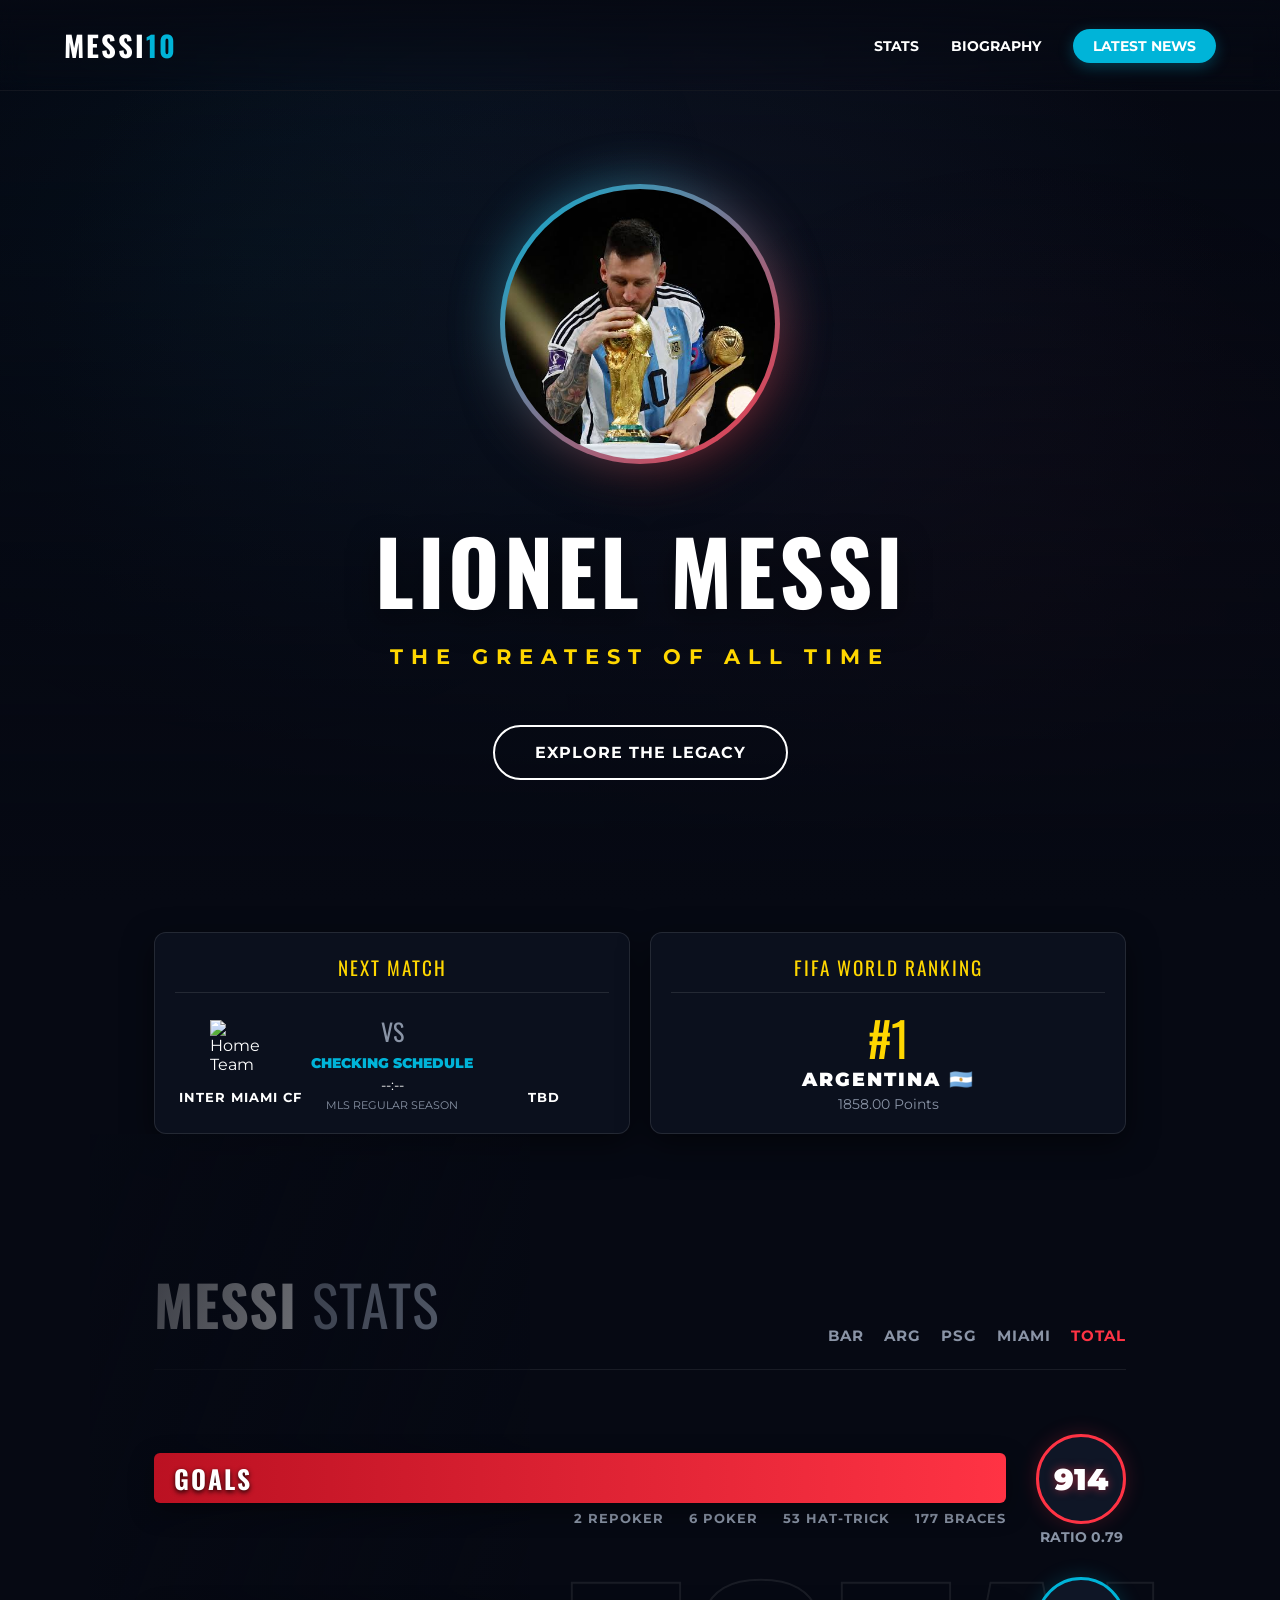
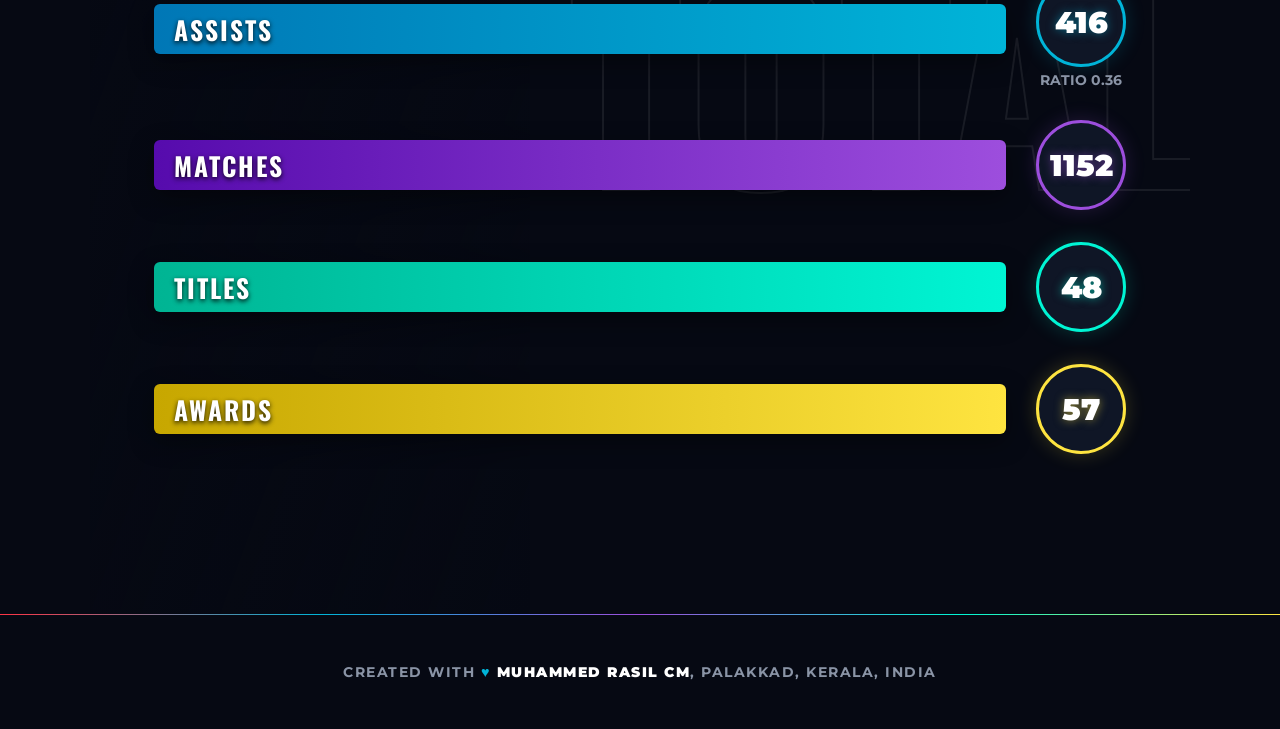
==== index.html @ 896464ed "ss" ====
<!DOCTYPE html>
<html lang="en">
<head>
    <meta charset="UTF-8">
    <meta name="viewport" content="width=device-width, initial-scale=1.0">
    <meta name="description" content="Track Lionel Messi's career goals, assists, titles and next match live. An interactive stats hub, biography and news feed built by Winewood Devs.">
    <meta property="og:type" content="website">
    <meta property="og:title" content="Lionel Messi | The GOAT">
    <meta property="og:description" content="Live career stats, next match schedule, and the story of football's greatest player.">
    <meta property="og:image" content="hero.png">
    <meta name="twitter:card" content="summary_large_image">
    <title>Lionel Messi | The GOAT</title>
    <link rel="icon" type="image/svg+xml" href="favicon.svg">
    <!-- Premium Global Fonts -->
    <link rel="preconnect" href="https://fonts.googleapis.com">
    <link rel="preconnect" href="https://fonts.gstatic.com" crossorigin>
    <link href="https://fonts.googleapis.com/css2?family=Montserrat:wght@400;700;900&family=Oswald:wght@500;700&display=swap" rel="stylesheet">
    <link rel="stylesheet" href="style.css">
</head>
<body>
    <!-- Navigation Bar -->
    <nav class="navbar animate-fade-down">
        <div class="logo">MESSI<span>10</span></div>
        <ul class="nav-links">
            <li><a href="#stats-section">Stats</a></li>
            <li><a href="biography.html">Biography</a></li>
            <li><a href="news.html" class="highlight-link">Latest News</a></li>
        </ul>
        <button class="nav-toggle" aria-label="Toggle navigation menu" aria-expanded="false">
            <span></span><span></span><span></span>
        </button>
    </nav>

    <!-- Cinematic Hero Section -->
    <header class="hero">
        <div class="hero-bg"></div>
        <div class="hero-overlay"></div>
        
        <div class="hero-content">
            <!-- Dedicated Animated Container for hero.png -->
            <div class="hero-photo-wrapper animate-pop-in">
                <img src="hero.png" alt="Lionel Messi Legendary" class="hero-photo">
                <div class="photo-glow"></div>
            </div>
            
            <h1 class="title animate-fade-up">LIONEL MESSI</h1>
            <p class="subtitle animate-fade-up delay-1">THE GREATEST OF ALL TIME</p>
            <a href="#stats-section" class="primary-btn animate-fade-up delay-2">Explore The Legacy</a>
        </div>
    </header>

    <!-- Match Center & FIFA Status -->
    <section class="match-center-section animate-fade-up delay-2">
        <div class="match-center-container">
            <!-- Live Auto-Updating Match Widget -->
            <div class="status-card">
                <div class="status-header">NEXT MATCH</div>
                <div class="match-details">
                    <div class="team">
                        <img id="match-home-logo" src="data:image/svg+xml,%3Csvg xmlns='http://www.w3.org/2000/svg' width='60' height='60'%3E%3C/svg%3E" alt="Home Team" class="skeleton" loading="lazy">
                        <span id="match-home-name" class="skeleton">HOME</span>
                    </div>
                    <div class="match-info">
                        <span class="vs">VS</span>
                        <span id="match-date" class="date skeleton">LOADING...</span>
                        <span id="match-time" class="time skeleton">--:--</span>
                        <span id="match-league" class="league skeleton">Fetching live schedule...</span>
                    </div>
                    <div class="team">
                        <img id="match-away-logo" src="data:image/svg+xml,%3Csvg xmlns='http://www.w3.org/2000/svg' width='60' height='60'%3E%3C/svg%3E" alt="Away Team" class="skeleton" loading="lazy">
                        <span id="match-away-name" class="skeleton">AWAY</span>
                    </div>
                </div>
            </div>

            <!-- FIFA Rank Widget -->
            <div class="status-card">
                <div class="status-header">FIFA WORLD RANKING</div>
                <div class="fifa-rank-details">
                    <span class="rank-number">#1</span>
                    <span class="rank-country">ARGENTINA 🇦🇷</span>
                    <span class="rank-points">1858.00 Points</span>
                </div>
            </div>
        </div>
    </section>

    <!-- Ultra-Vibrant Stats Dashboard Section -->
    <section id="stats-section" class="stats-section" style="position: relative; overflow: hidden;">
        
        <!-- Official Messi.com Style Background Watermark -->
        <div class="stats-watermark" id="bg-watermark">TOTAL</div>

        <div class="stats-header">
            <h2>MESSI <span>STATS</span></h2>
            <!-- FIXED: Added missing tracking container wrapper wrapper here -->
            <div class="stats-filters" id="stats-tabs">
                <span data-team="bar">BAR</span> 
                <span data-team="arg">ARG</span> 
                <span data-team="psg">PSG</span> 
                <span data-team="miami">MIAMI</span> 
                <span data-team="total" class="active">TOTAL</span>
            </div>
        </div>

        <div class="stats-container">
            <!-- Goals Row -->
            <div class="stat-row reveal-slide">
                <div class="stat-bar-container">
                    <div class="stat-bar bg-red" id="bar-goals">
                        <span class="stat-label">GOALS</span>
                    </div>
                    <div class="stat-sub">
                        <span id="val-repokers">2 REPOKER</span> 
                        <span id="val-pokers">6 POKER</span> 
                        <span id="val-hattricks">53 HAT-TRICK</span> 
                        <span id="val-braces">177 BRACES</span>
                    </div>
                </div>
                <!-- Circle and Ratio Stacked -->
                <div style="display: flex; flex-direction: column; align-items: center; gap: 5px;">
                    <div class="stat-circle border-red" id="val-goals">914</div>
                    <span class="stat-ratio" id="ratio-goals" style="font-size:0.85rem; font-weight:700; color:var(--text-muted);">RATIO 0.79</span>
                </div>
            </div>

            <!-- Assists Row -->
            <div class="stat-row reveal-slide">
                <div class="stat-bar-container">
                    <div class="stat-bar bg-blue" id="bar-assists">
                        <span class="stat-label">ASSISTS</span>
                    </div>
                    <div class="stat-sub">
                        <!-- Space intentionally left blank to match official layout -->
                    </div>
                </div>
                <!-- Circle and Ratio Stacked -->
                <div style="display: flex; flex-direction: column; align-items: center; gap: 5px;">
                    <div class="stat-circle border-blue" id="val-assists">416</div>
                    <span class="stat-ratio" id="ratio-assists" style="font-size:0.85rem; font-weight:700; color:var(--text-muted);">RATIO 0.36</span>
                </div>
            </div>
            
            <!-- Matches Row -->
            <div class="stat-row reveal-slide">
                <div class="stat-bar-container">
                    <div class="stat-bar bg-purple" id="bar-matches">
                        <span class="stat-label">MATCHES</span>
                    </div>
                </div>
                <div class="stat-circle border-purple" id="val-matches">1152</div>
            </div>

            <!-- Titles Row -->
            <div class="stat-row reveal-slide">
                <div class="stat-bar-container">
                    <div class="stat-bar bg-green" id="bar-titles">
                        <span class="stat-label">TITLES</span>
                    </div>
                </div>
                <div class="stat-circle border-green" id="val-titles">48</div>
            </div>

            <!-- Awards Row -->
            <div class="stat-row reveal-slide">
                <div class="stat-bar-container">
                    <div class="stat-bar bg-yellow" id="bar-awards">
                        <span class="stat-label">AWARDS</span>
                    </div>
                </div>
                <div class="stat-circle border-yellow" id="val-awards">57</div>
            </div>
        </div>
    </section>

    <!-- Permanent Footer -->
    <footer>
        <p>Created with <span style="color: #00b4d8;">&hearts;</span> <strong>MUHAMMED RASIL CM</strong>, PALAKKAD, KERALA, INDIA</p>
    </footer>

    <button id="back-to-top" class="back-to-top" aria-label="Back to top">↑</button>

    <!-- Scripts -->
    <script src="main.js"></script>
    <script src="app.js"></script>
</body>
</html>
---- style.css ----
:root {
    --bg-dark: #060913;
    --bg-lighter: #0f1626;
    --text-main: #ffffff;
    --text-muted: #8a94a6;
    
    /* Hyper Vibrant Dashboard Palette */
    --color-red: #ff3344;
    --color-blue: #00b4d8;
    --color-purple: #9d4edd;
    --color-green: #00f5d4;
    --color-yellow: #fee440;
    --accent: #FFD700;
    
    --transition-smooth: all 0.5s cubic-bezier(0.16, 1, 0.3, 1);
}

* {
    margin: 0;
    padding: 0;
    box-sizing: border-box;
    scroll-behavior: smooth;
}

body {
    background-color: var(--bg-dark);
    color: var(--text-main);
    font-family: 'Montserrat', sans-serif;
    overflow-x: hidden;
}

/* Global Background Mesh for High-End Texture */
body::after {
    content: "";
    position: fixed;
    top: 0; left: 0; width: 100%; height: 100%;
    background-image: 
        radial-gradient(circle at 20% 30%, rgba(0, 180, 216, 0.05) 0%, transparent 40%),
        radial-gradient(circle at 80% 70%, rgba(255, 51, 68, 0.05) 0%, transparent 40%);
    z-index: -2;
    pointer-events: none;
}

/* Navbar with Entry Animations */
.navbar {
    position: fixed;
    top: 0; width: 100%;
    display: flex;
    justify-content: space-between;
    align-items: center;
    padding: 1.5rem 5%;
    z-index: 100;
    background: linear-gradient(to bottom, rgba(6, 9, 19, 0.9), transparent);
    backdrop-filter: blur(10px);
    border-bottom: 1px solid rgba(255, 255, 255, 0.05);
}
.logo { font-size: 1.8rem; font-weight: 900; font-family: 'Oswald', sans-serif; letter-spacing: 2px;}
.logo span { color: var(--color-blue); }
.nav-links { list-style: none; display: flex; gap: 2rem; }
.nav-links a { color: var(--text-main); text-decoration: none; font-weight: 700; text-transform: uppercase; font-size: 0.9rem; transition: var(--transition-smooth); }
.nav-links a:hover { color: var(--color-blue); transform: translateY(-1px); }
.highlight-link { background: var(--color-blue); padding: 8px 20px; border-radius: 20px; box-shadow: 0 4px 15px rgba(0, 180, 216, 0.3); }
.highlight-link:hover { background: var(--text-main); color: var(--color-blue) !important; box-shadow: 0 6px 20px rgba(255, 255, 255, 0.4); }

/* Cinematic Hero Section */
.hero {
    position: relative;
    min-height: 100vh;
    display: flex;
    align-items: center;
    justify-content: center;
    text-align: center;
    padding: 8rem 2rem 4rem;
}
.hero-bg {
    position: absolute; top: 0; left: 0; width: 100%; height: 100%;
    background: radial-gradient(circle at 50% 40%, var(--bg-lighter) 0%, var(--bg-dark) 70%);
    z-index: -2;
}
.hero-overlay {
    position: absolute; top: 0; left: 0; width: 100%; height: 100%;
    background: linear-gradient(to top, var(--bg-dark) 0%, transparent 100%);
    z-index: -1;
}

/* Premium Image Container with Subtle Floating Animation */
.hero-photo-wrapper {
    position: relative;
    width: 280px;
    height: 280px;
    margin: 0 auto 2.5rem;
    border-radius: 50%;
    padding: 5px;
    background: linear-gradient(135deg, var(--color-blue), var(--color-red));
    box-shadow: 0 20px 40px rgba(0, 0, 0, 0.6);
    animation: floatImage 6s ease-in-out infinite;
}
.hero-photo {
    width: 100%;
    height: 100%;
    object-fit: cover;
    border-radius: 50%;
    background: var(--bg-dark);
    position: relative;
    z-index: 2;
}
.photo-glow {
    position: absolute; top: 0; left: 0; width: 100%; height: 100%;
    border-radius: 50%;
    background: linear-gradient(135deg, var(--color-blue), var(--color-red));
    filter: blur(25px);
    opacity: 0.6;
    z-index: 1;
}

.title { font-size: 5.5rem; font-weight: 900; letter-spacing: 4px; margin-bottom: 10px; font-family: 'Oswald', sans-serif; text-shadow: 0 10px 30px rgba(0,0,0,0.5); }
.subtitle { font-size: 1.3rem; color: var(--accent); letter-spacing: 8px; margin-bottom: 3.5rem; font-weight: 700; }

.primary-btn {
    display: inline-block;
    background: transparent; color: #fff; padding: 16px 40px; border: 2px solid #fff;
    border-radius: 30px; font-weight: 700; font-size: 1rem; text-transform: uppercase;
    cursor: pointer; text-decoration: none; transition: var(--transition-smooth);
    letter-spacing: 1px;
}
.primary-btn:hover { 
    background: #fff; 
    color: var(--bg-dark); 
    transform: translateY(-4px) scale(1.03); 
    box-shadow: 0 15px 30px rgba(255, 255, 255, 0.25); 
}

/* Dashboard Statistics Section (Vibrant & Animated) */
.stats-section { padding: 8rem 5%; max-width: 1100px; margin: 0 auto; }
.stats-header { display: flex; justify-content: space-between; align-items: flex-end; margin-bottom: 4rem; border-bottom: 1px solid rgba(255,255,255,0.08); padding-bottom: 1.5rem;}
.stats-header h2 { font-size: 3.5rem; font-family: 'Oswald', sans-serif; font-weight: 700; letter-spacing: 1px; }
.stats-header h2 span { font-weight: 400; color: var(--text-muted); }
.stats-filters { display: flex; gap: 20px; font-size: 0.95rem; font-weight: 700; color: var(--text-muted); }
.stats-filters span { cursor: pointer; transition: color 0.3s; letter-spacing: 1px;}
.stats-filters span:hover, .stats-filters .active { color: var(--color-red); }

/* Stats Grid Rows with Hover States */
.stat-row { 
    display: flex; align-items: center; margin-bottom: 2rem; gap: 30px; 
    transition: transform 0.4s cubic-bezier(0.16, 1, 0.3, 1), opacity 0.6s ease;
}
.stat-row:hover {
    transform: translateX(10px) scale(1.01);
}

/* --- STATS BARS FIX FOR LOW NUMBERS --- */
.stat-bar-container { 
    flex-grow: 1; 
    display: flex; 
    flex-direction: column; 
    gap: 8px; 
    position: relative; /* This makes the container the anchor */
    justify-content: center;
}

.stat-bar { 
    height: 50px; 
    border-radius: 6px; 
    position: relative;
    box-shadow: 0 8px 25px rgba(0,0,0,0.4);
    z-index: 1;
    transition: width 1s cubic-bezier(0.16, 1, 0.3, 1), filter 0.3s ease !important;
}

.stat-label { 
    position: absolute;
    left: 20px;
    top: 6px; /* Perfect vertical alignment */
    z-index: 2; /* Forces text to float OVER the bar */
    font-family: 'Oswald', sans-serif; 
    font-size: 1.6rem; 
    font-weight: 700; 
    letter-spacing: 2px; 
    color: #ffffff;
    text-shadow: 0 2px 5px rgba(0,0,0,0.9); /* Heavy shadow guarantees readability */
    pointer-events: none; /* Stops text from blocking hover effects */
}
.stat-sub { display: flex; justify-content: flex-end; gap: 25px; font-size: 0.8rem; font-weight: 700; color: var(--text-muted); letter-spacing: 1px;}

/* Custom Floating Data Circles */
.stat-circle { 
    width: 90px; height: 90px; border-radius: 50%; display: flex; align-items: center; justify-content: center;
    font-size: 1.9rem; font-weight: 900; background: var(--bg-lighter); border: 3px solid; flex-shrink: 0;
    box-shadow: 0 10px 25px rgba(0,0,0,0.5);
    transition: var(--transition-smooth);
}
.stat-row:hover .stat-circle {
    transform: rotate(360deg);
}

/* Individual Stat Fill Percentages via @keyframes */
.bg-red { background: linear-gradient(90deg, #bb1122, var(--color-red)); } 
.border-red { border-color: var(--color-red); color: #fff; text-shadow: 0 0 10px rgba(255,51,68,0.5); box-shadow: 0 0 20px rgba(255,51,68,0.2); }
.animate-bar-goals { animation: fillGoals 1.5s cubic-bezier(0.16, 1, 0.3, 1) forwards; }

.bg-blue { background: linear-gradient(90deg, #0077b6, var(--color-blue)); } 
.border-blue { border-color: var(--color-blue); color: #fff; text-shadow: 0 0 10px rgba(0,180,216,0.5); box-shadow: 0 0 20px rgba(0,180,216,0.2); }
.animate-bar-assists { animation: fillAssists 1.5s cubic-bezier(0.16, 1, 0.3, 1) forwards 0.1s; width: 0; }

.bg-purple { background: linear-gradient(90deg, #560bad, var(--color-purple)); } 
.border-purple { border-color: var(--color-purple); color: #fff; text-shadow: 0 0 10px rgba(157,78,221,0.5); box-shadow: 0 0 20px rgba(157,78,221,0.2); }
.animate-bar-matches { animation: fillMatches 1.5s cubic-bezier(0.16, 1, 0.3, 1) forwards 0.2s; width: 0; }

.bg-green { background: linear-gradient(90deg, #00b493, var(--color-green)); } 
.border-green { border-color: var(--color-green); color: #fff; text-shadow: 0 0 10px rgba(0,245,212,0.5); box-shadow: 0 0 20px rgba(0,245,212,0.2); }
.animate-bar-titles { animation: fillTitles 1.5s cubic-bezier(0.16, 1, 0.3, 1) forwards 0.3s; width: 0; }

.bg-yellow { background: linear-gradient(90deg, #c7a700, var(--color-yellow)); } 
.border-yellow { border-color: var(--color-yellow); color: #fff; text-shadow: 0 0 10px rgba(254,228,64,0.5); box-shadow: 0 0 20px rgba(254,228,64,0.2); }
.animate-bar-awards { animation: fillAwards 1.5s cubic-bezier(0.16, 1, 0.3, 1) forwards 0.4s; width: 0; }

/* Keyframes Logic for Graphical Loaders */
@keyframes fillGoals { from { width: 0; } to { width: 100%; } }
@keyframes fillAssists { from { width: 0; } to { width: 85%; } }
@keyframes fillMatches { from { width: 0; } to { width: 95%; } }
@keyframes fillTitles { from { width: 0; } to { width: 62%; } }
@keyframes fillAwards { from { width: 0; } to { width: 73%; } }

/* CSS Animation Modules */
@keyframes floatImage {
    0% { transform: translateY(0px); }
    50% { transform: translateY(-12px); }
    100% { transform: translateY(0px); }
}

.animate-fade-down { animation: fadeDown 1s cubic-bezier(0.16, 1, 0.3, 1) forwards; }
.animate-pop-in { animation: popIn 1s cubic-bezier(0.34, 1.56, 0.64, 1) forwards; }
.animate-fade-up { opacity: 0; animation: fadeUp 1s cubic-bezier(0.16, 1, 0.3, 1) forwards; }
.animate-scale-up { transform: scale(0); animation: scaleUp 0.8s cubic-bezier(0.34, 1.56, 0.64, 1) forwards 0.5s; }

.delay-1 { animation-delay: 0.2s; }
.delay-2 { animation-delay: 0.4s; }

@keyframes fadeDown { from { opacity: 0; transform: translateY(-20px); } to { opacity: 1; transform: translateY(0); } }
@keyframes popIn { from { opacity: 0; transform: scale(0.7) translateY(30px); } to { opacity: 1; transform: scale(1) translateY(0); } }
@keyframes fadeUp { from { opacity: 0; transform: translateY(40px); } to { opacity: 1; transform: translateY(0); } }
@keyframes scaleUp { from { transform: scale(0); } to { transform: scale(1); } }

/* Footer Styling */
footer { 
    text-align: center; 
    padding: 4rem 2rem; 
    border-top: 1px solid rgba(255,255,255,0.05); 
    background-color: #03050a;
    color: var(--text-muted); 
    font-weight: 700; 
    letter-spacing: 1px;
    font-size: 0.9rem;
}

/* Responsive Scaling */
@media (max-width: 768px) {
    .title { font-size: 3.5rem; }
    .subtitle { font-size: 0.9rem; letter-spacing: 4px; }
    .stat-row { gap: 15px; }
    .stat-circle { width: 70px; height: 70px; font-size: 1.4rem; }
    .stat-label { font-size: 1.2rem; }
    .hero-photo-wrapper { width: 220px; height: 220px; }
}/* --- MATCH CENTER & ANIMATION FIXES --- */

/* Allow JavaScript to smoothly transition the bar widths */
.stat-bar {
    transition: width 1s cubic-bezier(0.16, 1, 0.3, 1), filter 0.3s ease !important;
    animation: none !important; /* Disables the old CSS keyframe loader */
}

/* Match Center & Status Cards */
.match-center-section {
    padding: 2rem 5% 0;
    max-width: 1100px;
    margin: 0 auto;
}

.match-center-container {
    display: flex;
    gap: 20px;
    flex-wrap: wrap;
}

.status-card {
    flex: 1;
    min-width: 320px;
    background: rgba(15, 22, 38, 0.6);
    border: 1px solid rgba(255,255,255,0.1);
    border-radius: 12px;
    padding: 20px;
    box-shadow: 0 10px 30px rgba(0,0,0,0.5);
    backdrop-filter: blur(10px);
    transition: var(--transition-smooth), opacity 0.6s ease;
}

.status-header {
    color: var(--accent);
    font-family: 'Oswald', sans-serif;
    font-size: 1.2rem;
    letter-spacing: 2px;
    border-bottom: 1px solid rgba(255,255,255,0.1);
    padding-bottom: 10px;
    margin-bottom: 20px;
    text-align: center;
}

.match-details {
    display: flex;
    justify-content: space-between;
    align-items: center;
}

.team {
    display: flex;
    flex-direction: column;
    align-items: center;
    gap: 10px;
    width: 30%;
}

.team img {
    width: 60px;
    height: 60px;
    object-fit: contain;
}

.team span {
    font-weight: 700;
    font-size: 0.8rem;
    letter-spacing: 1px;
    text-align: center;
}

.match-info {
    display: flex;
    flex-direction: column;
    align-items: center;
    gap: 5px;
    text-align: center;
    width: 40%;
}

.match-info .vs {
    font-family: 'Oswald', sans-serif;
    font-size: 1.5rem;
    color: var(--text-muted);
}

.match-info .date {
    font-weight: 900;
    color: var(--color-blue);
    font-size: 0.9rem;
}

.match-info .time {
    font-size: 0.85rem;
    color: var(--text-main);
}

.match-info .league {
    font-size: 0.7rem;
    color: var(--text-muted);
    text-transform: uppercase;
}

.fifa-rank-details {
    display: flex;
    flex-direction: column;
    align-items: center;
    justify-content: center;
    height: 100px;
    gap: 5px;
}

.rank-number {
    font-family: 'Oswald', sans-serif;
    font-size: 3rem;
    color: var(--accent);
    line-height: 1;
}

.rank-country {
    font-weight: 900;
    font-size: 1.2rem;
    letter-spacing: 2px;
}

.rank-points {
    font-size: 0.85rem;
    color: var(--text-muted);
}/* --- LATEST NEWS SECTION FIX --- */
.news-grid {
    display: grid;
    grid-template-columns: repeat(auto-fit, minmax(350px, 1fr));
    gap: 2rem;
    padding: 2rem 5% 6rem;
    max-width: 1400px;
    margin: 0 auto;
}

.news-card {
    background: rgba(15, 22, 38, 0.6);
    border: 1px solid rgba(255, 255, 255, 0.05);
    border-radius: 12px;
    padding: 2rem;
    backdrop-filter: blur(10px);
    transition: all 0.5s cubic-bezier(0.16, 1, 0.3, 1);
    box-shadow: 0 10px 30px rgba(0, 0, 0, 0.4);
    display: flex;
    flex-direction: column;
}

.news-card:hover {
    transform: translateY(-8px);
    box-shadow: 0 20px 40px rgba(0, 180, 216, 0.2);
    border-color: rgba(0, 180, 216, 0.4);
}

.news-meta {
    font-size: 0.85rem;
    font-weight: 700;
    color: #00b4d8;
    margin-bottom: 15px;
    text-transform: uppercase;
    letter-spacing: 1px;
}

.news-card a {
    color: #ffffff;
    text-decoration: none;
    font-size: 1.25rem;
    font-weight: 700;
    line-height: 1.5;
    transition: color 0.3s;
}

.news-card a:hover {
    color: #ff3344;
}/* --- BIOGRAPHY TIMELINE SECTION --- */
.bio-section {
    padding: 2rem 5% 6rem;
    max-width: 1200px;
    margin: 0 auto;
}

.timeline {
    display: flex;
    flex-direction: column;
    gap: 60px;
}

.timeline-item {
    display: flex;
    align-items: center;
    gap: 40px;
    background: rgba(15, 22, 38, 0.4);
    border: 1px solid rgba(255, 255, 255, 0.05);
    border-radius: 20px;
    padding: 30px;
    box-shadow: 0 10px 30px rgba(0,0,0,0.4);
    transition: var(--transition-smooth);
}

.timeline-item:hover {
    transform: translateY(-5px);
    box-shadow: 0 15px 40px rgba(0, 180, 216, 0.15);
    border-color: rgba(0, 180, 216, 0.3);
}

.timeline-item.reverse {
    flex-direction: row-reverse;
}

.timeline-img-container {
    flex: 1;
    overflow: hidden;
    border-radius: 15px;
    position: relative;
    box-shadow: 0 0 20px rgba(0, 0, 0, 0.8);
}

.timeline-img-container::after {
    content: '';
    position: absolute;
    top: 0; left: 0; width: 100%; height: 100%;
    box-shadow: inset 0 0 20px rgba(0, 180, 216, 0.4);
    pointer-events: none;
    border-radius: 15px;
}

.timeline-img {
    width: 100%;
    height: 350px;
    object-fit: cover;
    transition: transform 0.7s ease;
    display: block;
}

.timeline-item:hover .timeline-img {
    transform: scale(1.05);
}

.timeline-text {
    flex: 1.2;
    display: flex;
    flex-direction: column;
    justify-content: center;
}

.era-date {
    font-family: 'Oswald', sans-serif;
    color: var(--color-blue);
    font-size: 1.2rem;
    letter-spacing: 3px;
    margin-bottom: 10px;
    font-weight: 700;
}

.timeline-text h2 {
    font-size: 2.5rem;
    font-family: 'Oswald', sans-serif;
    margin-bottom: 20px;
    letter-spacing: 1px;
    color: var(--text-main);
    text-shadow: 0 5px 15px rgba(0,0,0,0.5);
}

.timeline-text p {
    font-size: 1.05rem;
    line-height: 1.8;
    color: var(--text-muted);
}

/* Mobile Responsiveness for Biography */
@media (max-width: 900px) {
    .timeline-item, .timeline-item.reverse {
        flex-direction: column;
        text-align: center;
    }
    .timeline-img {
        height: 250px;
    }
}
/* ============================================================
   UPGRADE PASS — navigation, motion choreography, loading states,
   and accessibility polish layered on top of the existing design.
   ============================================================ */

/* Navbar solidifies once the hero has been scrolled past */
.navbar {
    transition: background 0.4s ease, box-shadow 0.4s ease, padding 0.4s ease;
}
.navbar.scrolled {
    background: rgba(6, 9, 19, 0.92);
    box-shadow: 0 10px 30px rgba(0, 0, 0, 0.45);
    padding: 1.1rem 5%;
}

/* Mobile navigation toggle (hidden on desktop) */
.nav-toggle {
    display: none;
    flex-direction: column;
    justify-content: space-between;
    width: 26px;
    height: 18px;
    background: none;
    border: none;
    cursor: pointer;
    padding: 0;
    z-index: 200;
}
.nav-toggle span {
    display: block;
    width: 100%;
    height: 2px;
    background: var(--text-main);
    border-radius: 2px;
    transition: var(--transition-smooth);
}
.nav-toggle.active span:nth-child(1) { transform: translateY(8px) rotate(45deg); }
.nav-toggle.active span:nth-child(2) { opacity: 0; }
.nav-toggle.active span:nth-child(3) { transform: translateY(-8px) rotate(-45deg); }

@media (max-width: 768px) {
    .nav-toggle { display: flex; }
    .nav-links {
        position: fixed;
        top: 0; right: 0;
        height: 100vh;
        width: min(75vw, 320px);
        background: rgba(6, 9, 19, 0.98);
        backdrop-filter: blur(12px);
        flex-direction: column;
        justify-content: center;
        align-items: flex-start;
        gap: 2.2rem;
        padding: 2rem 3rem;
        transform: translateX(100%);
        transition: transform 0.5s cubic-bezier(0.16, 1, 0.3, 1);
        border-left: 1px solid rgba(255, 255, 255, 0.08);
    }
    .nav-links.open { transform: translateX(0); }
    .nav-links li { width: 100%; }
}

/* Floating back-to-top control */
.back-to-top {
    position: fixed;
    right: 30px; bottom: 30px;
    width: 48px; height: 48px;
    border-radius: 50%;
    background: rgba(15, 22, 38, 0.85);
    border: 1px solid rgba(255, 255, 255, 0.15);
    color: var(--text-main);
    display: flex; align-items: center; justify-content: center;
    font-size: 1.2rem;
    cursor: pointer;
    opacity: 0; visibility: hidden;
    transform: translateY(15px);
    transition: var(--transition-smooth);
    backdrop-filter: blur(10px);
    box-shadow: 0 10px 25px rgba(0, 0, 0, 0.5);
    z-index: 90;
}
.back-to-top.visible { opacity: 1; visibility: visible; transform: translateY(0); }
.back-to-top:hover { background: var(--color-blue); border-color: var(--color-blue); transform: translateY(-4px); }

/* Scroll-triggered reveal choreography. Elements start hidden via this
   class; JS removes it on intersection so each element's OWN transition
   takes over (keeps hover states fully intact, no specificity fights). */
.reveal-hidden {
    opacity: 0;
    transform: translateY(35px);
}

/* Shimmer sweep across the live stat bars — a broadcast-graphic touch */
.stat-bar { overflow: hidden; }
.stat-bar::before {
    content: '';
    position: absolute;
    top: 0; left: -60%;
    width: 40%; height: 100%;
    background: linear-gradient(120deg, transparent, rgba(255, 255, 255, 0.22), transparent);
    transform: skewX(-20deg);
    animation: shimmerSweep 4.5s ease-in-out infinite;
    z-index: 1;
    pointer-events: none;
}
@keyframes shimmerSweep {
    0%, 15% { left: -60%; }
    55%, 100% { left: 130%; }
}

/* Skeleton loading state for live-data widgets (Match Center, News) */
.skeleton {
    color: transparent !important;
    background: linear-gradient(100deg, rgba(255, 255, 255, 0.06) 30%, rgba(255, 255, 255, 0.16) 50%, rgba(255, 255, 255, 0.06) 70%);
    background-size: 200% 100%;
    animation: skeletonSweep 1.4s ease-in-out infinite;
    border-radius: 6px;
}
img.skeleton { background-color: rgba(255, 255, 255, 0.08); }
@keyframes skeletonSweep {
    0% { background-position: 200% 0; }
    100% { background-position: -200% 0; }
}
.match-fade-in { animation: matchFadeIn 0.6s ease forwards; }
@keyframes matchFadeIn { from { opacity: 0; transform: translateY(6px); } to { opacity: 1; transform: translateY(0); } }

.skeleton-line { display: block; height: 14px; border-radius: 4px; margin-bottom: 10px; }
.skeleton-line.short { width: 40%; }
.skeleton-line.long { width: 92%; height: 20px; }
.skeleton-line.long.two { width: 68%; }

/* Accessible keyboard focus, kept on-brand */
a:focus-visible, button:focus-visible, span:focus-visible {
    outline: 2px solid var(--color-blue);
    outline-offset: 3px;
    border-radius: 4px;
}

/* A quiet gradient thread through the footer, tying the team-color system together */
footer {
    border-top: 1px solid transparent;
    border-image: linear-gradient(90deg, var(--color-red), var(--color-blue), var(--color-purple), var(--color-green), var(--color-yellow)) 1;
}

/* Respect reduced-motion preferences */
@media (prefers-reduced-motion: reduce) {
    *, *::before, *::after {
        animation-duration: 0.01ms !important;
        animation-iteration-count: 1 !important;
        transition-duration: 0.01ms !important;
        scroll-behavior: auto !important;
    }
    .reveal-hidden { opacity: 1 !important; transform: none !important; }
}
/* --- OFFICIAL MESSI.COM AESTHETIC --- */

/* Massive Hollow Background Text */
.stats-watermark {
    position: absolute;
    top: 50%;
    right: -20px;
    transform: translateY(-50%);
    font-size: 16rem;
    font-family: 'Oswald', sans-serif;
    font-weight: 900;
    color: transparent;
    -webkit-text-stroke: 2px rgba(255, 255, 255, 0.08);
    z-index: 0;
    pointer-events: none;
    letter-spacing: 5px;
    text-transform: uppercase;
    transition: all 0.5s cubic-bezier(0.16, 1, 0.3, 1);
}

/* Ensure stats sit on top of the watermark */
.stats-container {
    position: relative;
    z-index: 2;
}

/* Diagonal shadow to create depth like the official site */
.stats-section::before {
    content: '';
    position: absolute;
    top: 0; left: 0; width: 40%; height: 100%;
    background: linear-gradient(110deg, rgba(6, 9, 19, 0.9) 0%, transparent 100%);
    z-index: 1;
    pointer-events: none;
}

/* Updated Footer Branding */
footer {
    text-align: center;
    padding: 3rem 2rem;
    background-color: var(--bg-dark);
    font-family: 'Montserrat', sans-serif;
    font-size: 0.9rem;
    color: var(--text-muted);
    letter-spacing: 1.5px;
    text-transform: uppercase;
}

footer strong {
    color: #ffffff;
    font-weight: 900;
}
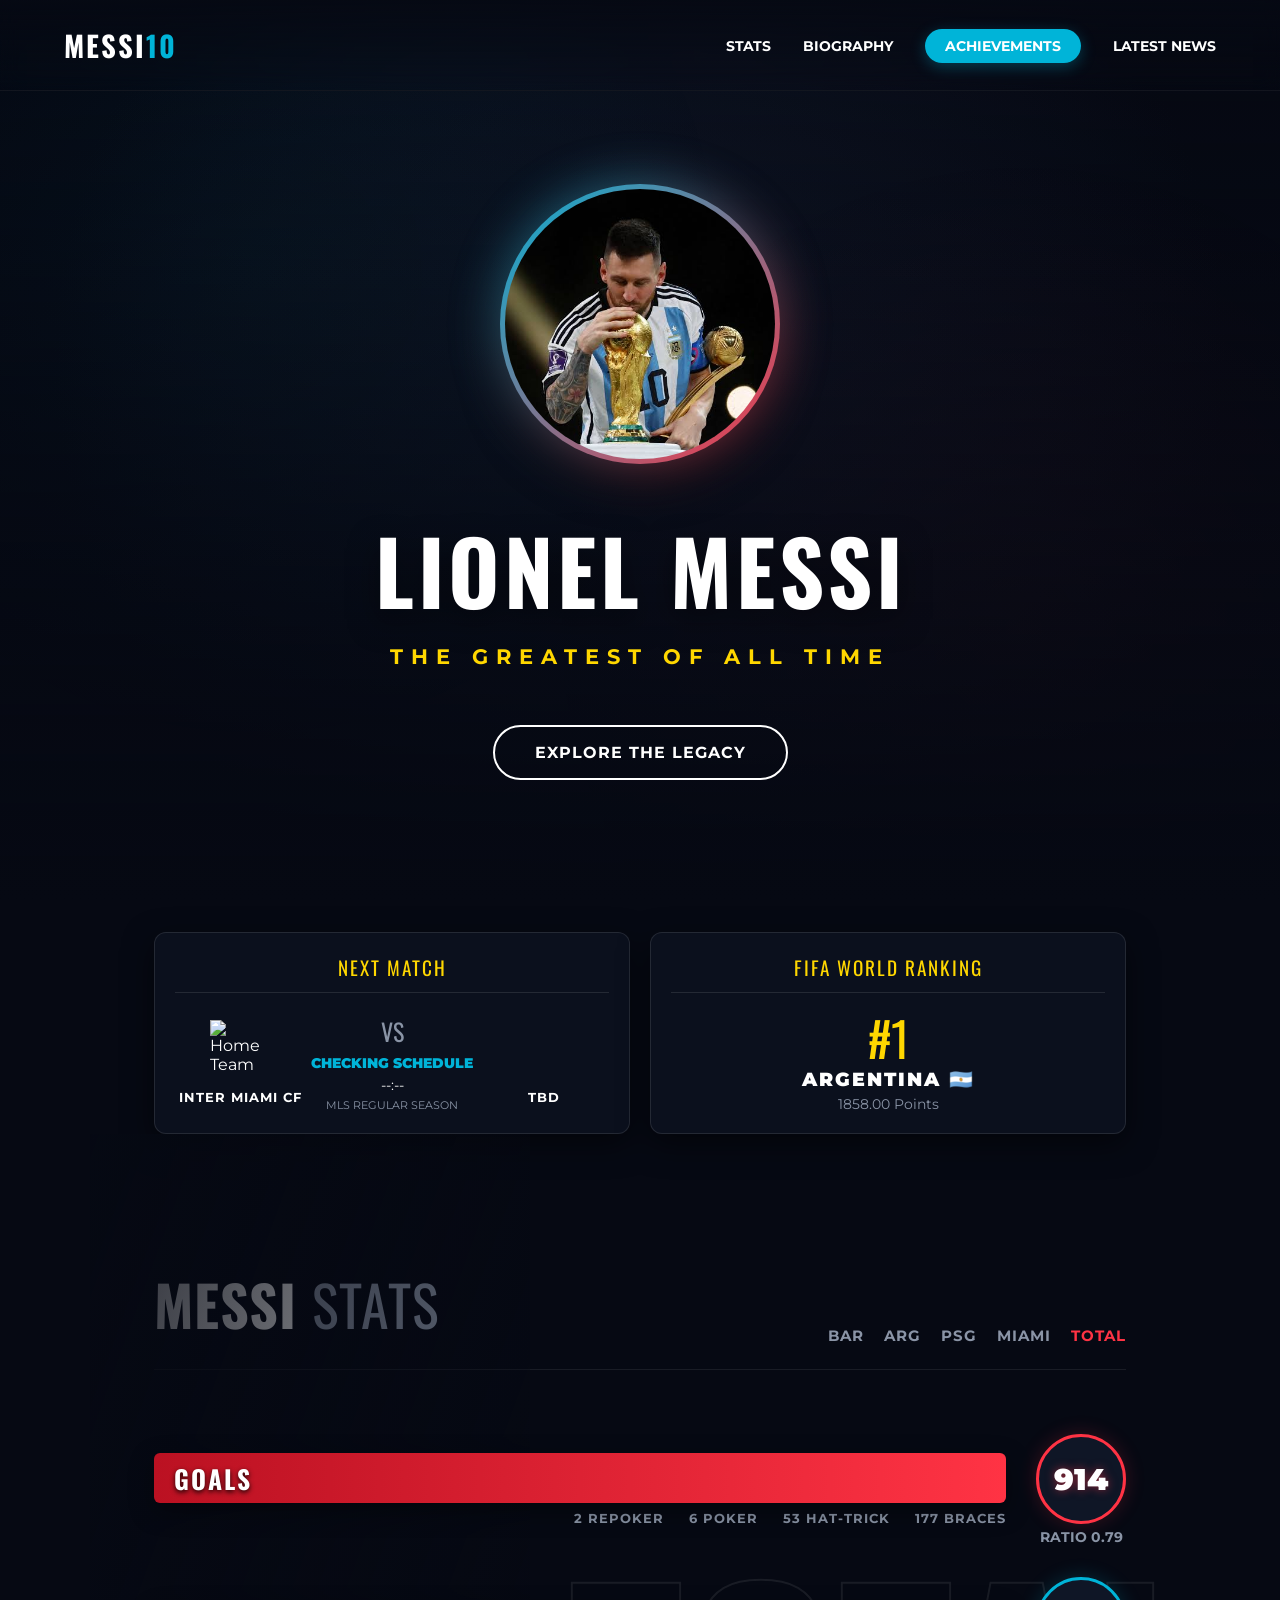
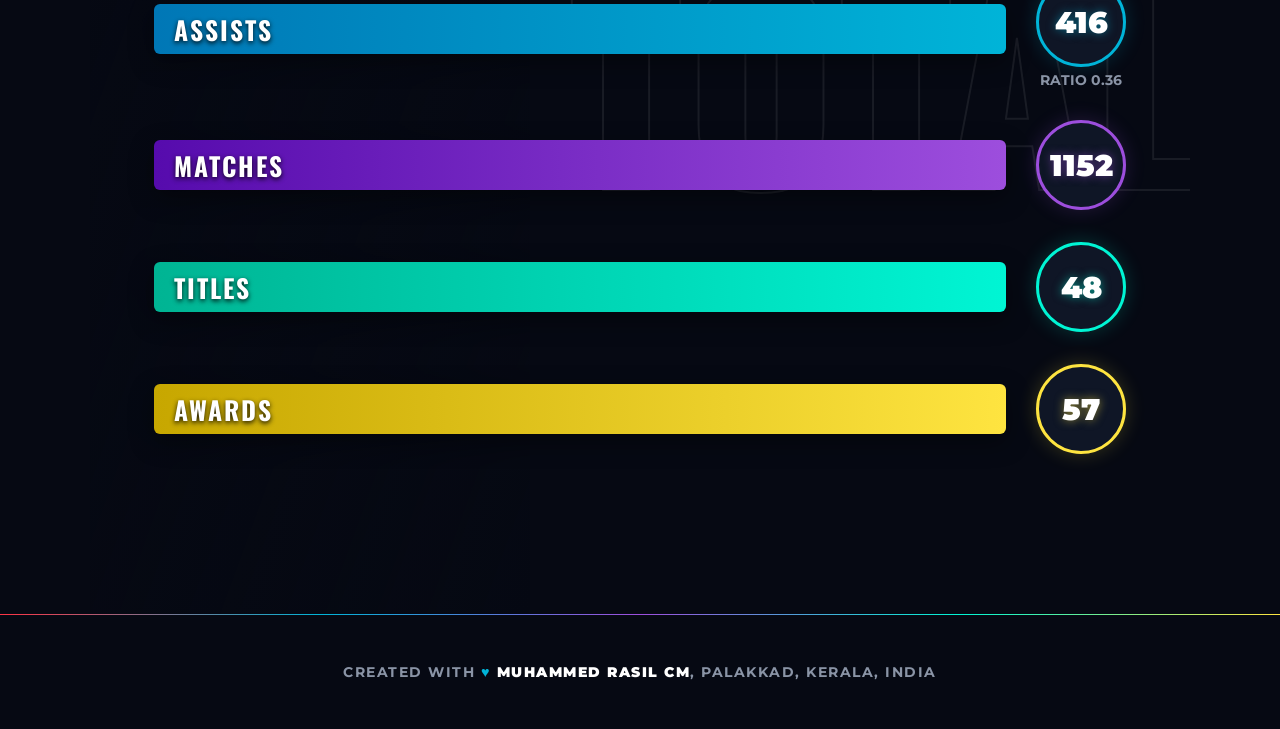
==== commit 7ad39dca: "cvbnm," ====
--- a/index.html
+++ b/index.html
@@ -22,9 +22,10 @@
     <nav class="navbar animate-fade-down">
         <div class="logo">MESSI<span>10</span></div>
         <ul class="nav-links">
-            <li><a href="#stats-section">Stats</a></li>
+            <li><a href="index.html#stats-section">Stats</a></li>
             <li><a href="biography.html">Biography</a></li>
-            <li><a href="news.html" class="highlight-link">Latest News</a></li>
+            <li><a href="achievements.html" class="highlight-link">Achievements</a></li>
+            <li><a href="news.html">Latest News</a></li>
         </ul>
         <button class="nav-toggle" aria-label="Toggle navigation menu" aria-expanded="false">
             <span></span><span></span><span></span>
--- a/style.css
+++ b/style.css
@@ -747,4 +747,100 @@
 footer strong {
     color: #ffffff;
     font-weight: 900;
+}
+/* --- UNIVERSAL MESSI.COM AESTHETIC --- */
+.premium-section {
+    position: relative;
+    overflow: hidden;
+}
+
+/* Sharp Diagonal Shadow Overlay */
+.premium-section::before {
+    content: '';
+    position: absolute;
+    top: 0; left: 0; width: 40%; height: 100%;
+    background: linear-gradient(110deg, rgba(6, 9, 19, 0.9) 0%, transparent 100%);
+    z-index: 1;
+    pointer-events: none;
+}
+
+/* Universal Massive Background Text */
+.bg-watermark {
+    position: absolute;
+    top: 50%;
+    right: -20px;
+    transform: translateY(-50%);
+    font-size: 16rem;
+    font-family: 'Oswald', sans-serif;
+    font-weight: 900;
+    color: transparent;
+    -webkit-text-stroke: 2px rgba(255, 255, 255, 0.08);
+    z-index: 0;
+    pointer-events: none;
+    letter-spacing: 5px;
+    text-transform: uppercase;
+    transition: all 0.5s cubic-bezier(0.16, 1, 0.3, 1);
+    white-space: nowrap;
+}
+
+@media (max-width: 900px) {
+    .bg-watermark {
+        font-size: 8rem;
+        top: 20%;
+    }
+}
+
+/* --- ACHIEVEMENTS PAGE SPECIFICS --- */
+.awards-section {
+    padding: 4rem 5% 6rem;
+    max-width: 1400px;
+    margin: 0 auto;
+}
+
+.awards-grid {
+    display: grid;
+    grid-template-columns: repeat(auto-fit, minmax(280px, 1fr));
+    gap: 30px;
+}
+
+.award-card {
+    background: rgba(15, 22, 38, 0.6);
+    border: 1px solid rgba(255, 255, 255, 0.05);
+    border-radius: 12px;
+    padding: 40px 30px;
+    backdrop-filter: blur(10px);
+    box-shadow: 0 10px 30px rgba(0,0,0,0.4);
+    text-align: center;
+    transition: var(--transition-smooth);
+}
+
+.award-card:hover {
+    transform: translateY(-10px);
+    box-shadow: 0 20px 40px rgba(255, 215, 0, 0.15); /* Gold Glow */
+    border-color: rgba(255, 215, 0, 0.4);
+}
+
+.award-count {
+    font-family: 'Oswald', sans-serif;
+    font-size: 5rem;
+    font-weight: 900;
+    color: #ffd700;
+    line-height: 1;
+    margin-bottom: 10px;
+    text-shadow: 0 5px 15px rgba(255, 215, 0, 0.3);
+}
+
+.award-name {
+    font-size: 1.5rem;
+    font-family: 'Oswald', sans-serif;
+    color: var(--text-main);
+    letter-spacing: 2px;
+    margin-bottom: 15px;
+    text-transform: uppercase;
+}
+
+.award-desc {
+    color: var(--text-muted);
+    font-size: 0.95rem;
+    line-height: 1.6;
 }
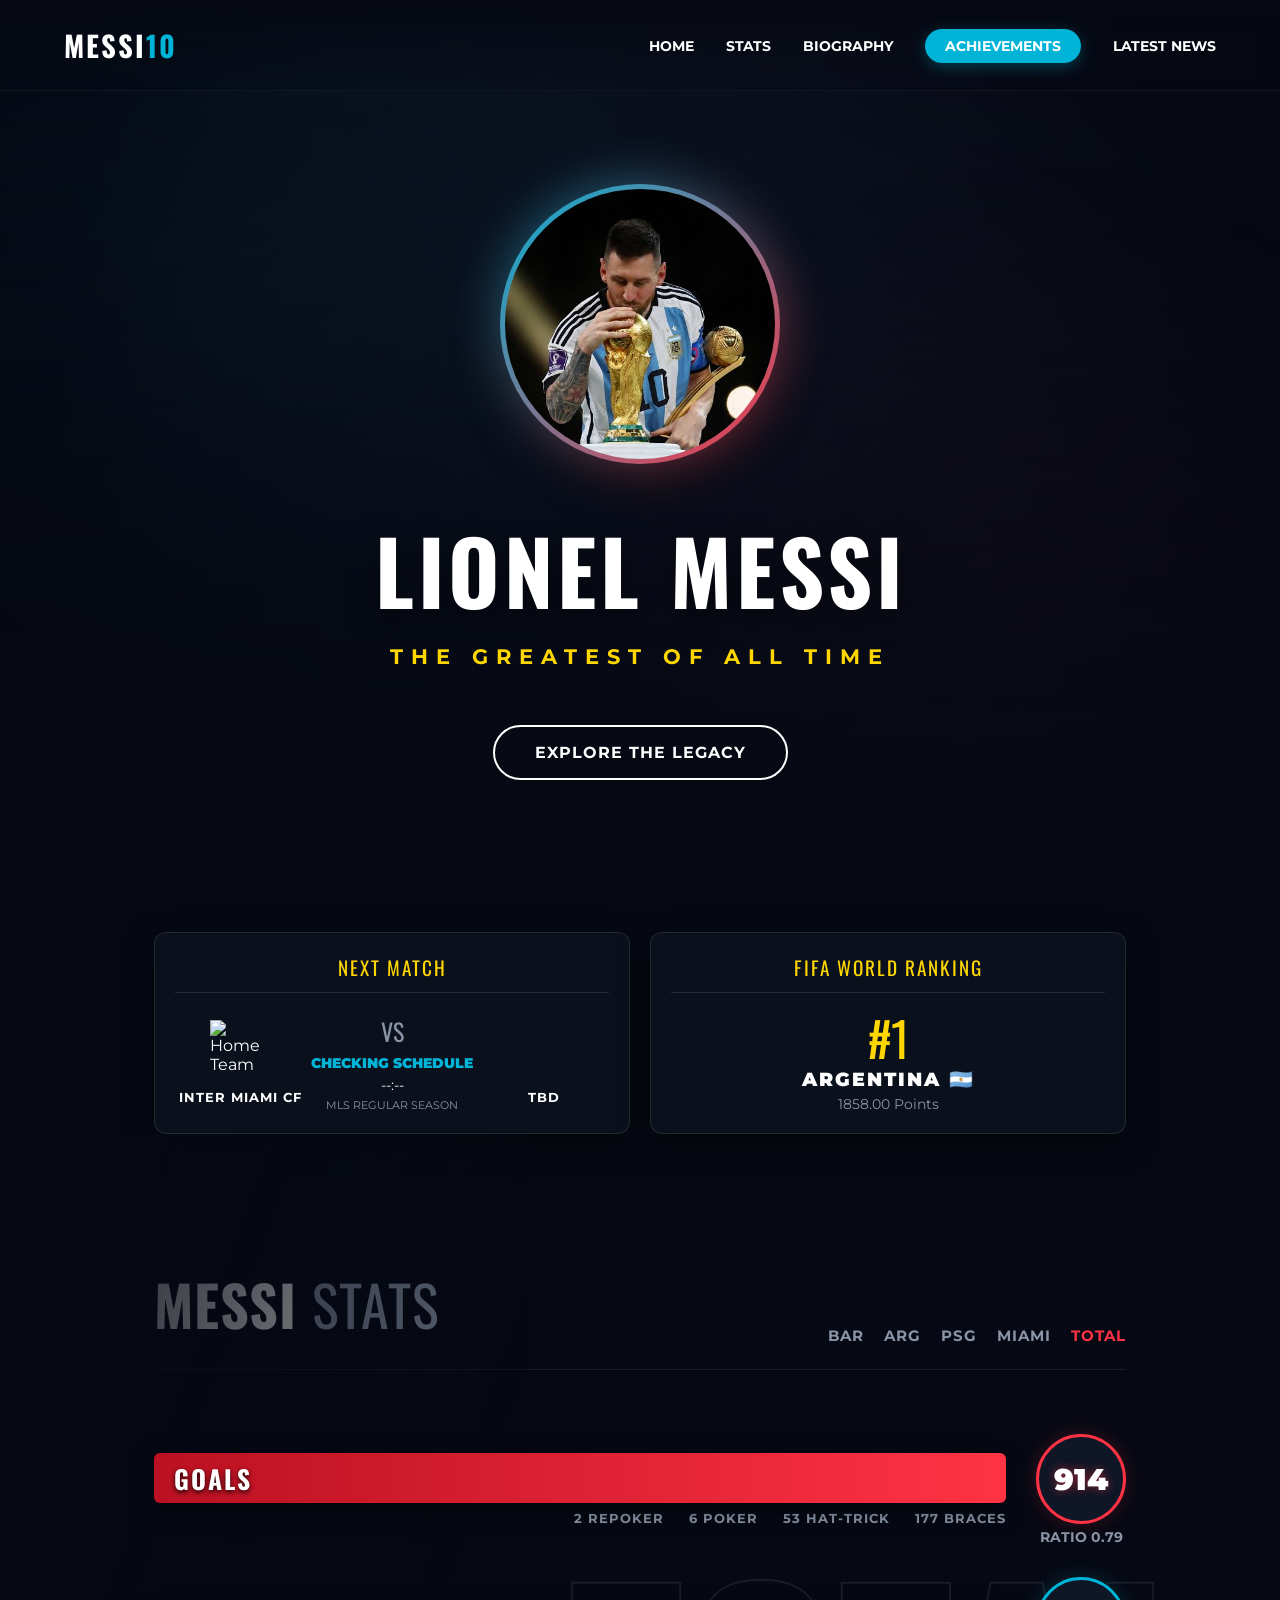
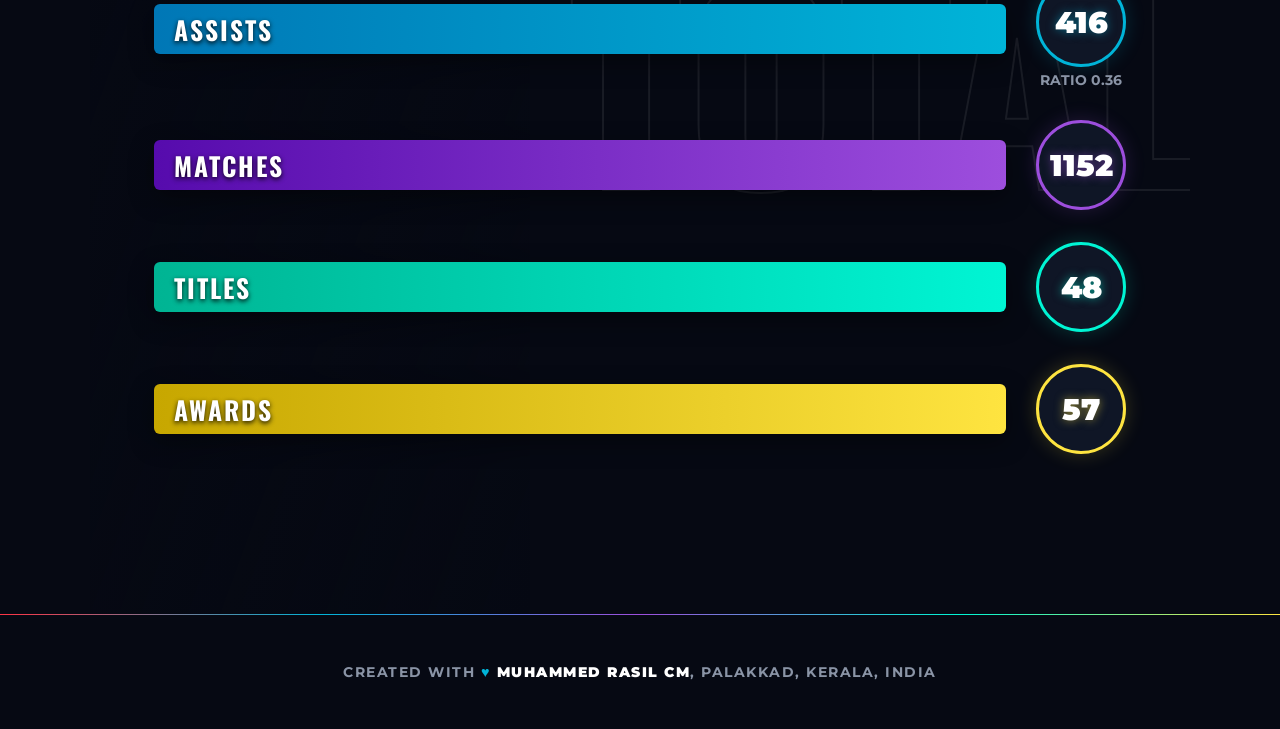
==== commit a5a07989: "fds" ====
--- a/index.html
+++ b/index.html
@@ -22,6 +22,7 @@
     <nav class="navbar animate-fade-down">
         <div class="logo">MESSI<span>10</span></div>
         <ul class="nav-links">
+            <li><a href="index.html">Home</a></li>
             <li><a href="index.html#stats-section">Stats</a></li>
             <li><a href="biography.html">Biography</a></li>
             <li><a href="achievements.html" class="highlight-link">Achievements</a></li>
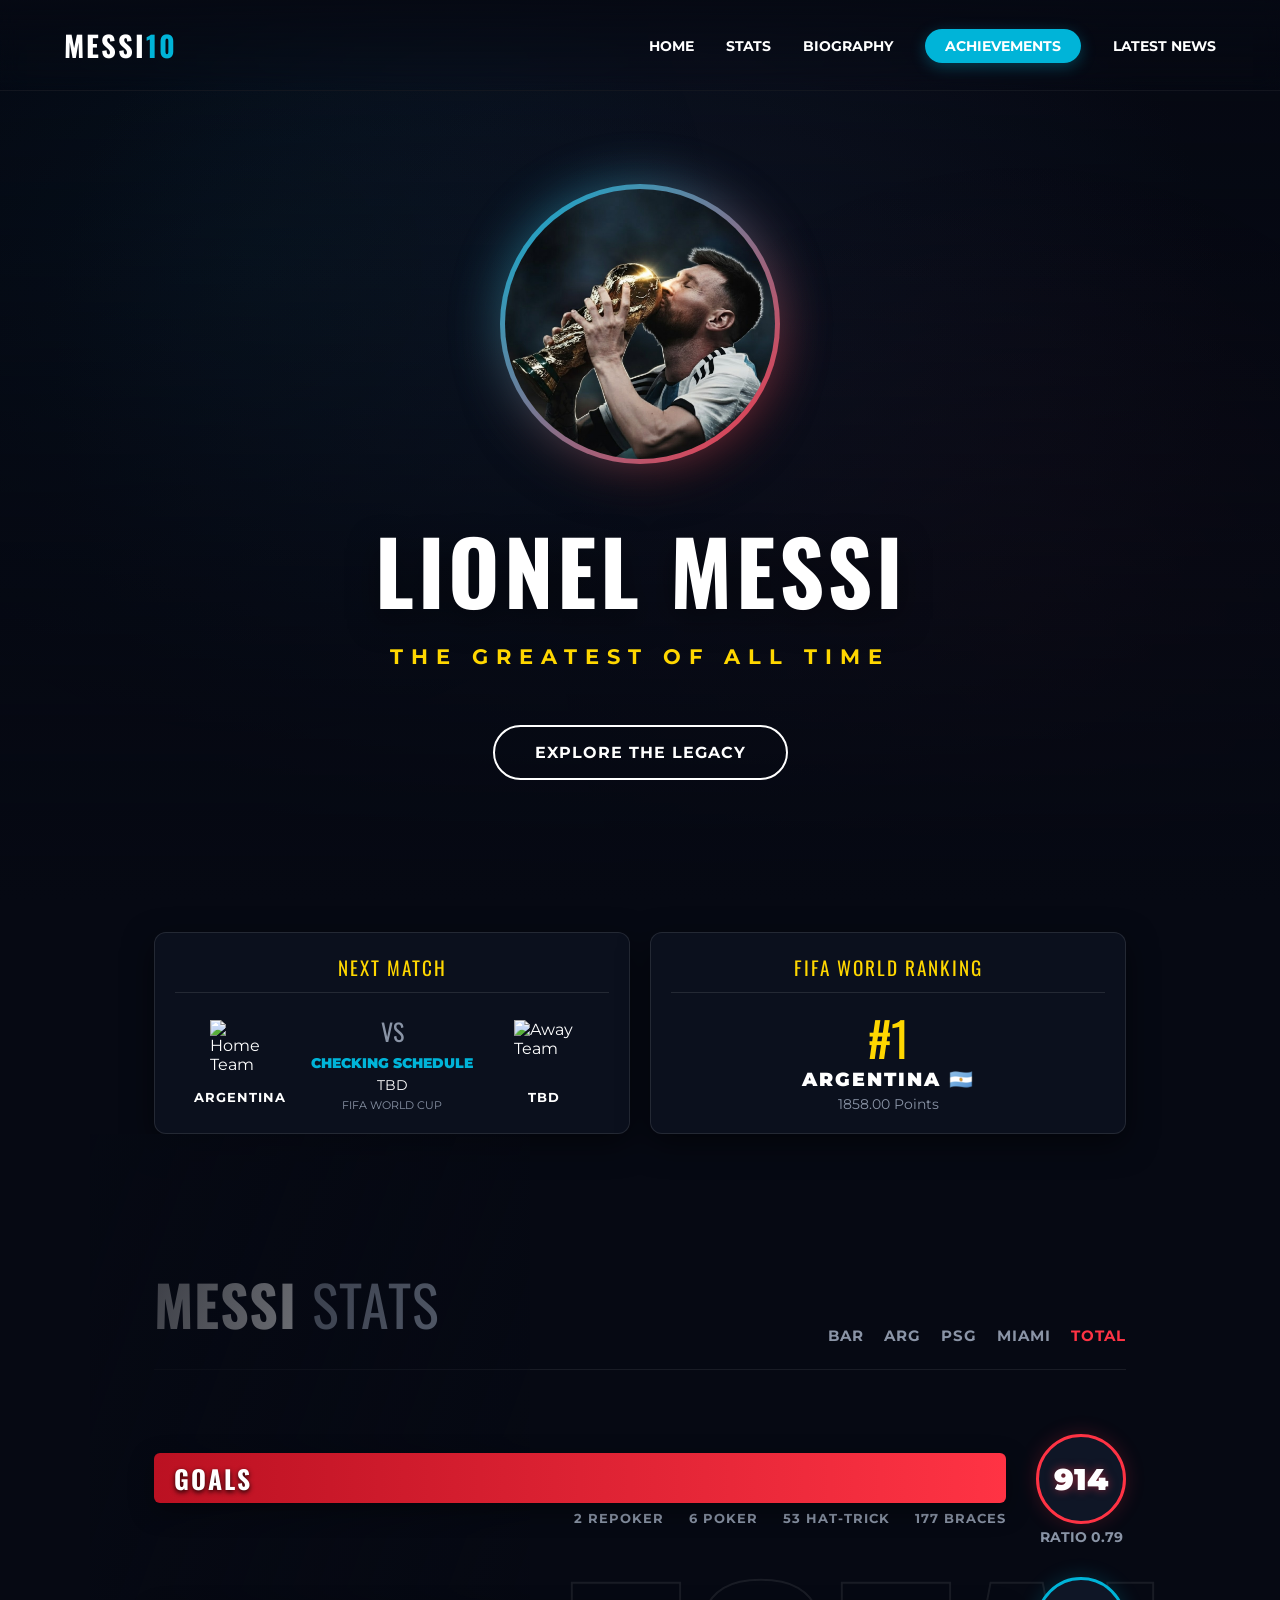
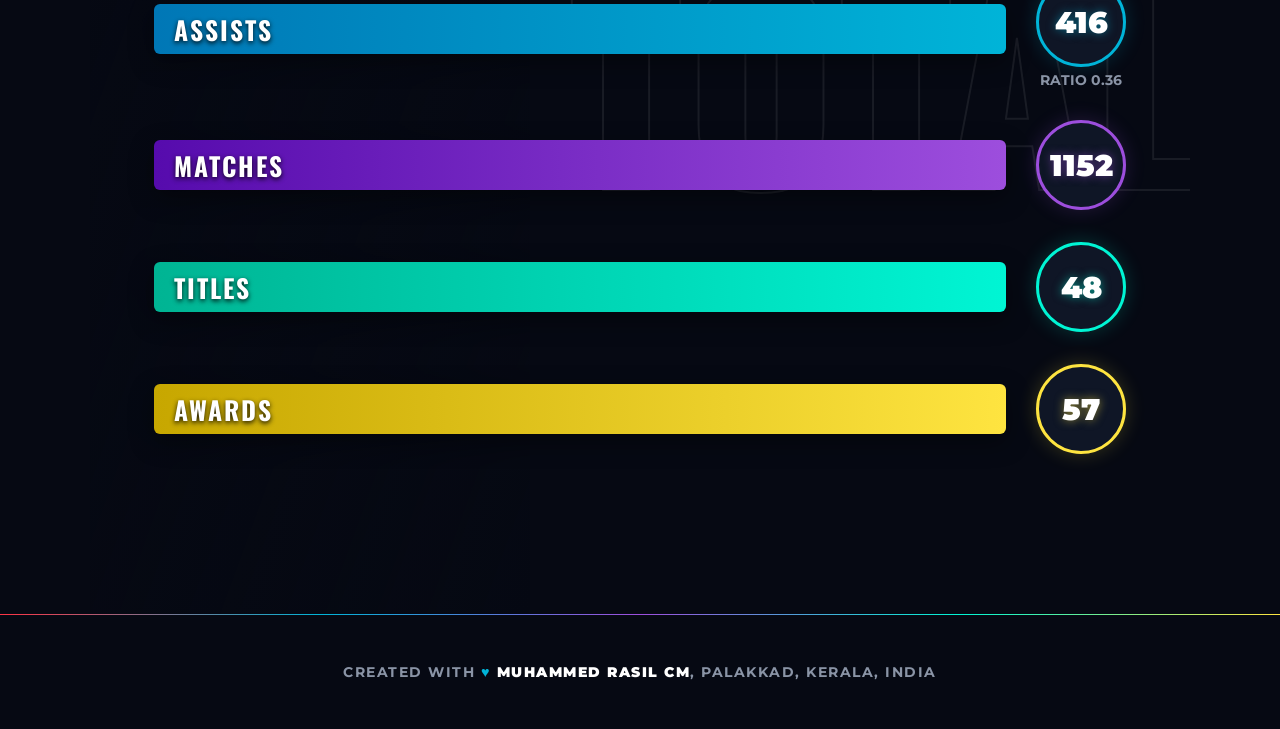
==== commit b80de1f8: "design: update website favicon to legendary jersey badge" ====
--- a/index.html
+++ b/index.html
@@ -10,7 +10,8 @@
     <meta property="og:image" content="hero.png">
     <meta name="twitter:card" content="summary_large_image">
     <title>Lionel Messi | The GOAT</title>
-    <link rel="icon" type="image/svg+xml" href="favicon.svg">
+    <!-- Updated Favicon to Official Gold Badge -->
+    <link rel="icon" type="image/jpeg" href="favicon.jpg">
     <!-- Premium Global Fonts -->
     <link rel="preconnect" href="https://fonts.googleapis.com">
     <link rel="preconnect" href="https://fonts.gstatic.com" crossorigin>
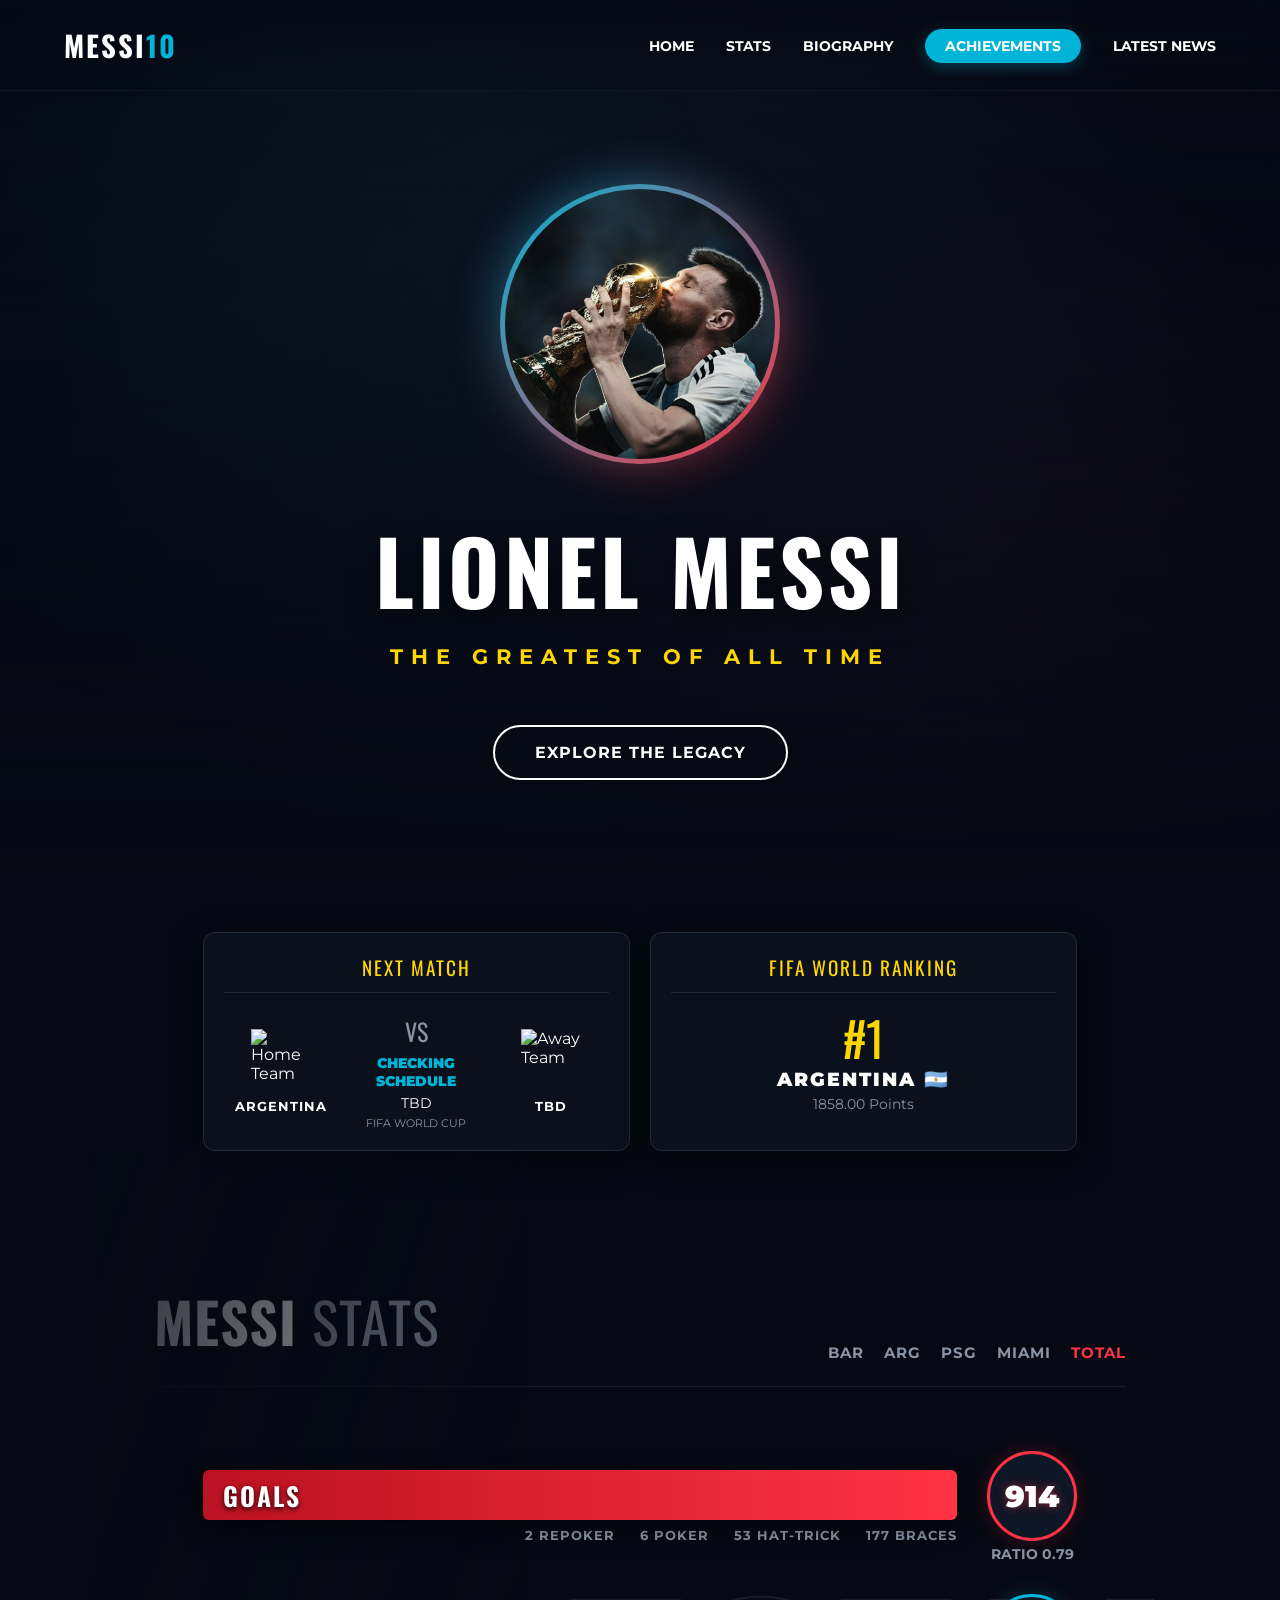
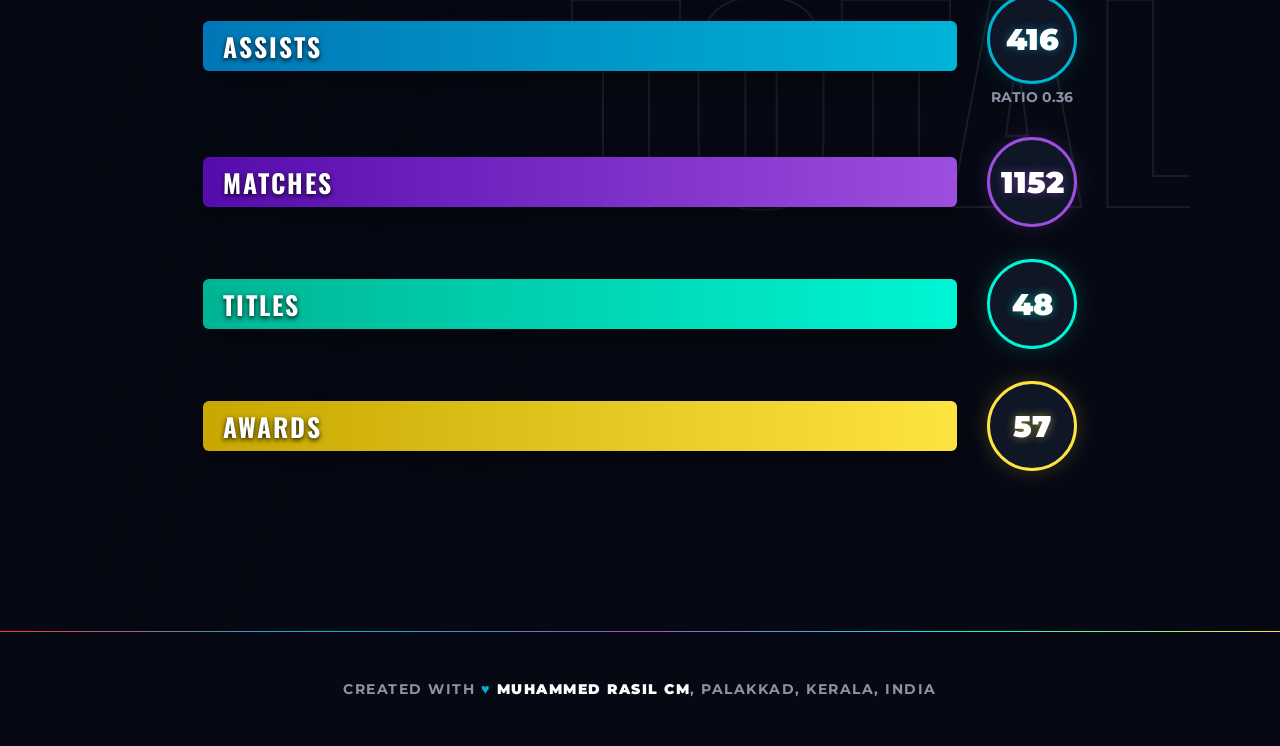
==== commit f70d5e17: "dfghjkl" ====
--- a/index.html
+++ b/index.html
@@ -10,8 +10,8 @@
     <meta property="og:image" content="hero.png">
     <meta name="twitter:card" content="summary_large_image">
     <title>Lionel Messi | The GOAT</title>
-    <!-- Updated Favicon to Official Gold Badge -->
-    <link rel="icon" type="image/jpeg" href="favicon.jpg">
+    <!-- Updated Transparent Favicon -->
+    <link rel="icon" type="image/png" href="favicon.png">
     <!-- Premium Global Fonts -->
     <link rel="preconnect" href="https://fonts.googleapis.com">
     <link rel="preconnect" href="https://fonts.gstatic.com" crossorigin>
--- a/style.css
+++ b/style.css
@@ -843,4 +843,241 @@
     color: var(--text-muted);
     font-size: 0.95rem;
     line-height: 1.6;
+}
+/* ==========================================
+   ====== COMPLETE RESPONSIVE SYSTEM ======
+   ========================================== */
+
+/* --- Fluid Core Containers --- */
+body {
+    overflow-x: hidden; /* Prevents frustrating horizontal side-scrolling on phones */
+}
+
+/* Adjust standard container gutters dynamically */
+.stats-container, .match-center-container, .news-grid, .awards-section, .bio-section {
+    width: 100%;
+    padding-left: 5% !important;
+    padding-right: 5% !important;
+    box-sizing: border-box;
+}
+
+/* --- Breakpoint: Tablets & Large Phones (max-width: 992px) --- */
+@media (max-width: 992px) {
+    /* Fluid Typography Scaling */
+    .title {
+        font-size: 4rem !important;
+    }
+    
+    .subtitle {
+        font-size: 1.2rem !important;
+        letter-spacing: 4px !important;
+    }
+
+    /* Hero Layout Optimization */
+    .hero-content {
+        padding: 6rem 1rem 3rem;
+    }
+
+    .hero-photo {
+        max-width: 280px; /* Scale down Messi's portrait for smaller tablet screens */
+    }
+
+    /* Widgets: Stack Match Widget and Ranking vertically */
+    .match-center-container {
+        flex-direction: column;
+        gap: 20px;
+    }
+    
+    .status-card {
+        width: 100% !important;
+    }
+
+    /* Official Watermarks: Shrink so they don't leak out of bounds */
+    .bg-watermark, .stats-watermark {
+        font-size: 10rem !important;
+        top: 30% !important;
+        right: 0 !important;
+    }
+
+    /* Biography Timeline Transformation */
+    .timeline-item, .timeline-item.reverse {
+        flex-direction: column !important; /* Forces layout to read straight down natively */
+        text-align: center;
+        padding: 20px;
+        gap: 25px;
+    }
+
+    .timeline-img-container, .timeline-text {
+        width: 100% !important;
+        flex: none !important;
+    }
+
+    .timeline-img {
+        height: 280px !important;
+    }
+}
+
+/* --- Breakpoint: Small Mobile Viewports (max-width: 600px) --- */
+@media (max-width: 600px) {
+    /* Extreme Typography Tuning */
+    .title {
+        font-size: 2.8rem !important;
+    }
+
+    .timeline-text h2 {
+        font-size: 1.8rem !important;
+    }
+
+    .bg-watermark, .stats-watermark {
+        font-size: 6rem !important;
+        opacity: 0.04; /* Extra subtle on tight mobile spaces */
+    }
+
+    /* Navigation Menu Fixes */
+    .nav-links {
+        gap: 15px !important;
+    }
+    
+    .nav-links a {
+        font-size: 0.8rem !important;
+        letter-spacing: 1px !important;
+    }
+
+    /* Match Center Detail Shrinking */
+    .match-details {
+        flex-direction: row;
+        justify-content: space-between;
+        gap: 5px;
+    }
+
+    .match-details .team img {
+        width: 45px !important;
+        height: 45px !important;
+    }
+
+    .match-details .team span {
+        font-size: 0.75rem !important;
+    }
+
+    .match-info .vs {
+        font-size: 1rem !important;
+    }
+
+    .match-info .date {
+        font-size: 0.8rem !important;
+    }
+
+    /* Stats System Overhaul for Tiny Touchscreens */
+    .stats-header {
+        flex-direction: column;
+        gap: 15px;
+        text-align: center;
+    }
+
+    .stats-filters {
+        flex-wrap: wrap;
+        justify-content: center;
+        gap: 10px !important;
+    }
+
+    .stat-row {
+        flex-direction: column-reverse; /* Places the giant circular numeric badge directly above its progress bar */
+        align-items: center !important;
+        gap: 15px;
+        background: rgba(255, 255, 255, 0.02);
+        padding: 20px 15px;
+        border-radius: 12px;
+    }
+
+    .stat-bar-container {
+        width: 100% !important;
+    }
+
+    .stat-sub {
+        justify-content: center !important;
+        flex-wrap: wrap;
+        gap: 10px !important;
+        margin-top: 8px;
+    }
+
+    /* Achievements Layout Optimization */
+    .award-card {
+        padding: 30px 15px !important;
+    }
+    
+    .award-count {
+        font-size: 3.5rem !important;
+    }
+}
+/* ==========================================
+   === MOBILE RESPONSIVE HAMBURGER SYSTEM ===
+   ========================================== */
+
+@media (max-width: 992px) {
+    /* Show the hamburger toggle button */
+    .nav-toggle {
+        display: flex !important;
+        flex-direction: column;
+        justify-content: space-between;
+        width: 30px;
+        height: 21px;
+        background: transparent;
+        border: none;
+        cursor: pointer;
+        z-index: 1001; /* Stays floating above the drawer overlay */
+    }
+
+    .nav-toggle span {
+        width: 100%;
+        height: 3px;
+        background-color: var(--text-main);
+        border-radius: 2px;
+        transition: all 0.3s cubic-bezier(0.16, 1, 0.3, 1);
+    }
+
+    /* Transform the Hamburger icon into an "X" when open */
+    .nav-toggle.open span:nth-child(1) {
+        transform: translateY(9px) rotate(45deg);
+    }
+    .nav-toggle.open span:nth-child(2) {
+        opacity: 0;
+    }
+    .nav-toggle.open span:nth-child(3) {
+        transform: translateY(-9px) rotate(-45deg);
+    }
+
+    /* Convert standard Nav Links into a Cinematic Slide-In Drawer overlay */
+    .nav-links {
+        position: fixed;
+        top: 0;
+        right: -100%; /* Completely hidden off-screen by default */
+        width: 75%;
+        max-width: 320px;
+        height: 100vh;
+        background: rgba(10, 16, 30, 0.98);
+        backdrop-filter: blur(20px);
+        -webkit-backdrop-filter: blur(20px);
+        box-shadow: -10px 0 30px rgba(0, 0, 0, 0.5);
+        display: flex !important;
+        flex-direction: column !important;
+        align-items: center;
+        justify-content: center;
+        gap: 35px !important;
+        padding: 2rem;
+        z-index: 1000;
+        transition: right 0.4s cubic-bezier(0.16, 1, 0.3, 1);
+    }
+
+    /* The Trigger class to slide the menu inside view */
+    .nav-links.active {
+        right: 0;
+    }
+
+    .nav-links a {
+        font-size: 1.2rem !important;
+        letter-spacing: 2px !important;
+        width: 100%;
+        text-align: center;
+        padding: 10px 0;
+    }
 }
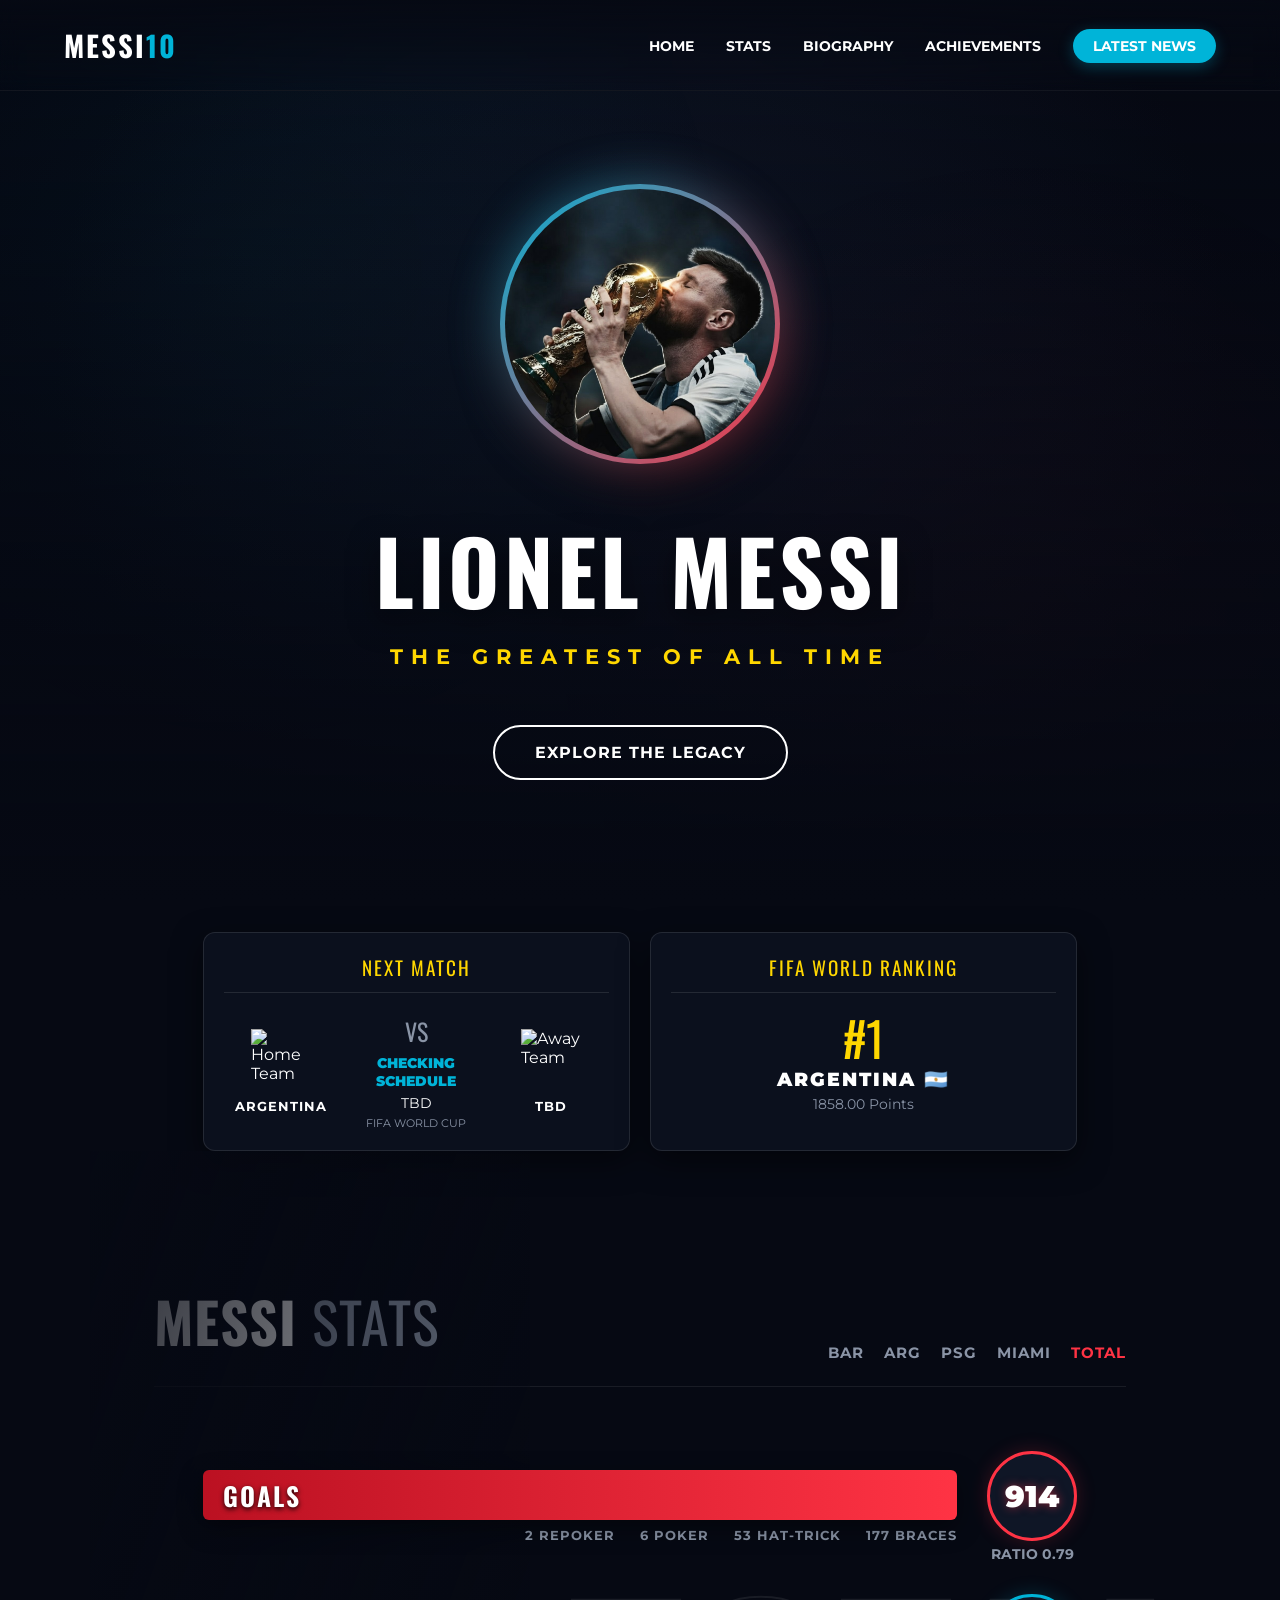
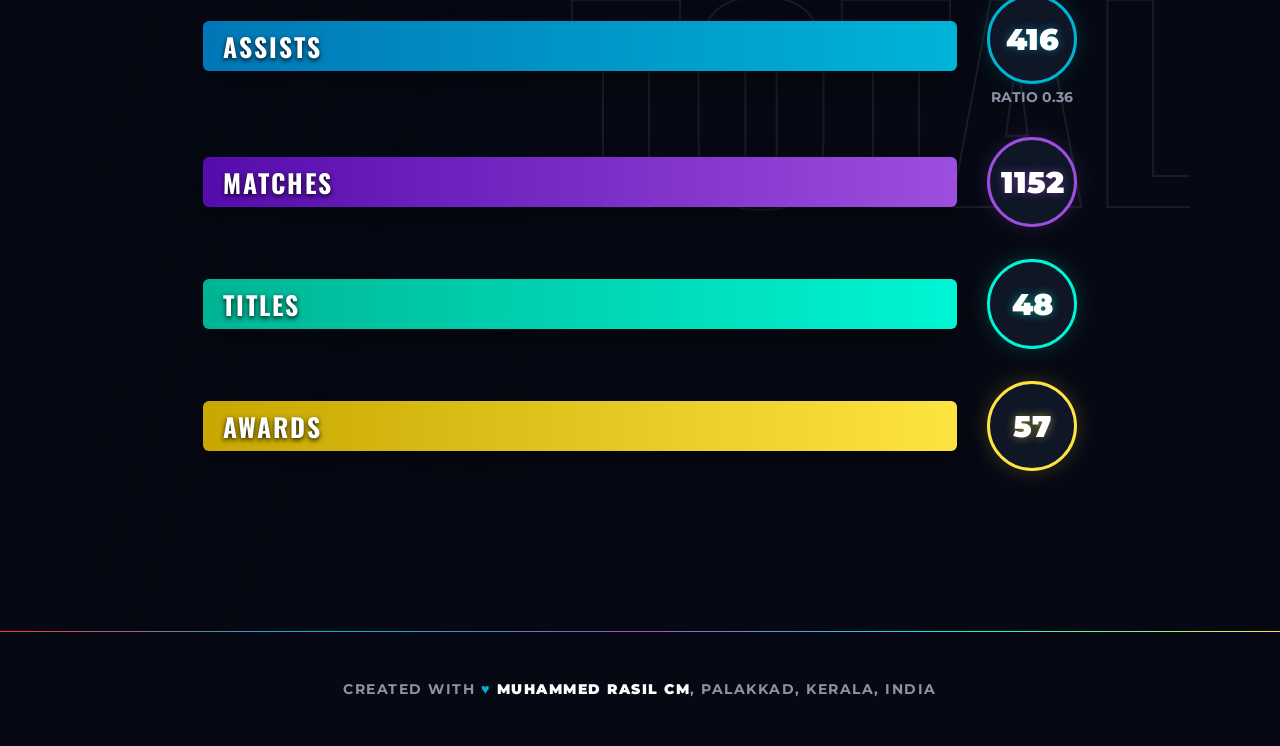
==== commit 1858ac8c: "ASDFGHJ" ====
--- a/index.html
+++ b/index.html
@@ -23,11 +23,11 @@
     <nav class="navbar animate-fade-down">
         <div class="logo">MESSI<span>10</span></div>
         <ul class="nav-links">
-            <li><a href="index.html">Home</a></li>
+            <li><a href="index.html">Home</a></li>            
             <li><a href="index.html#stats-section">Stats</a></li>
             <li><a href="biography.html">Biography</a></li>
-            <li><a href="achievements.html" class="highlight-link">Achievements</a></li>
-            <li><a href="news.html">Latest News</a></li>
+            <li><a href="achievements.html">Achievements</a></li>
+            <li><a href="news.html" class="highlight-link">Latest News</a></li>
         </ul>
         <button class="nav-toggle" aria-label="Toggle navigation menu" aria-expanded="false">
             <span></span><span></span><span></span>
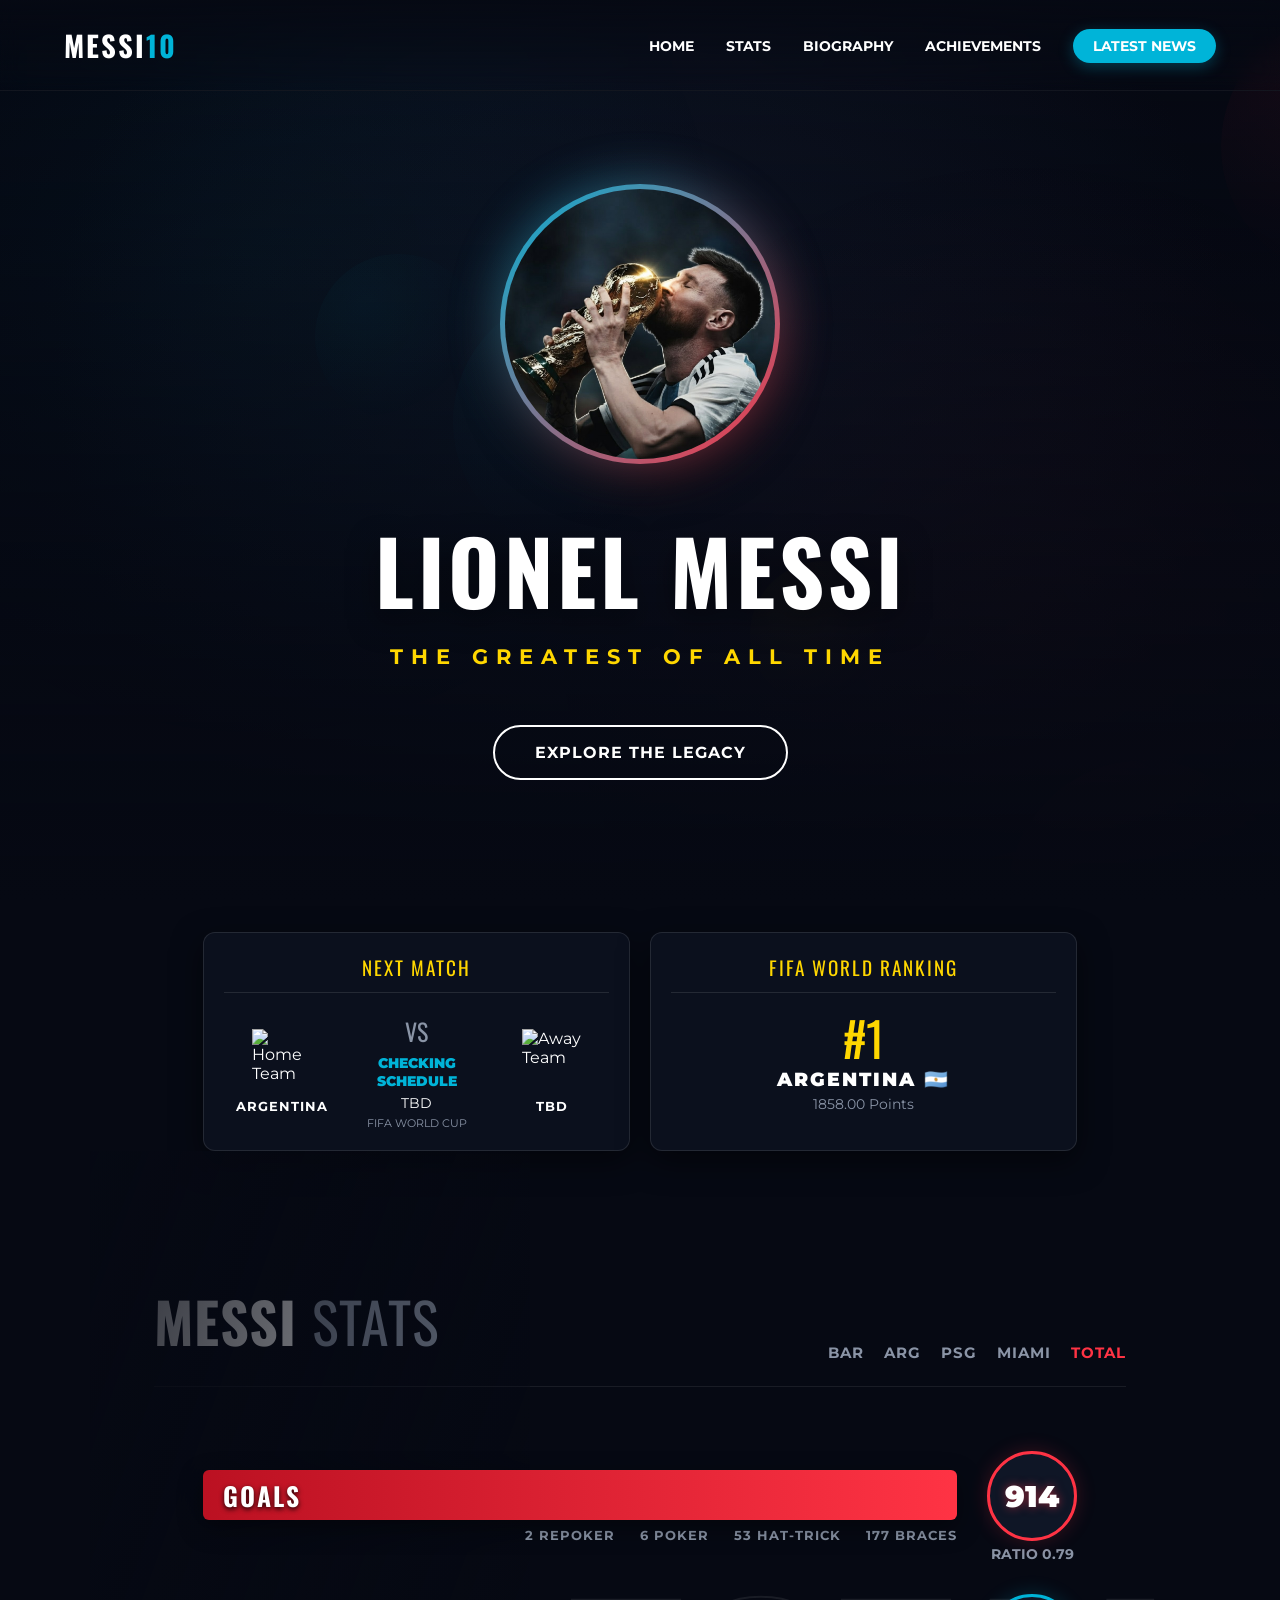
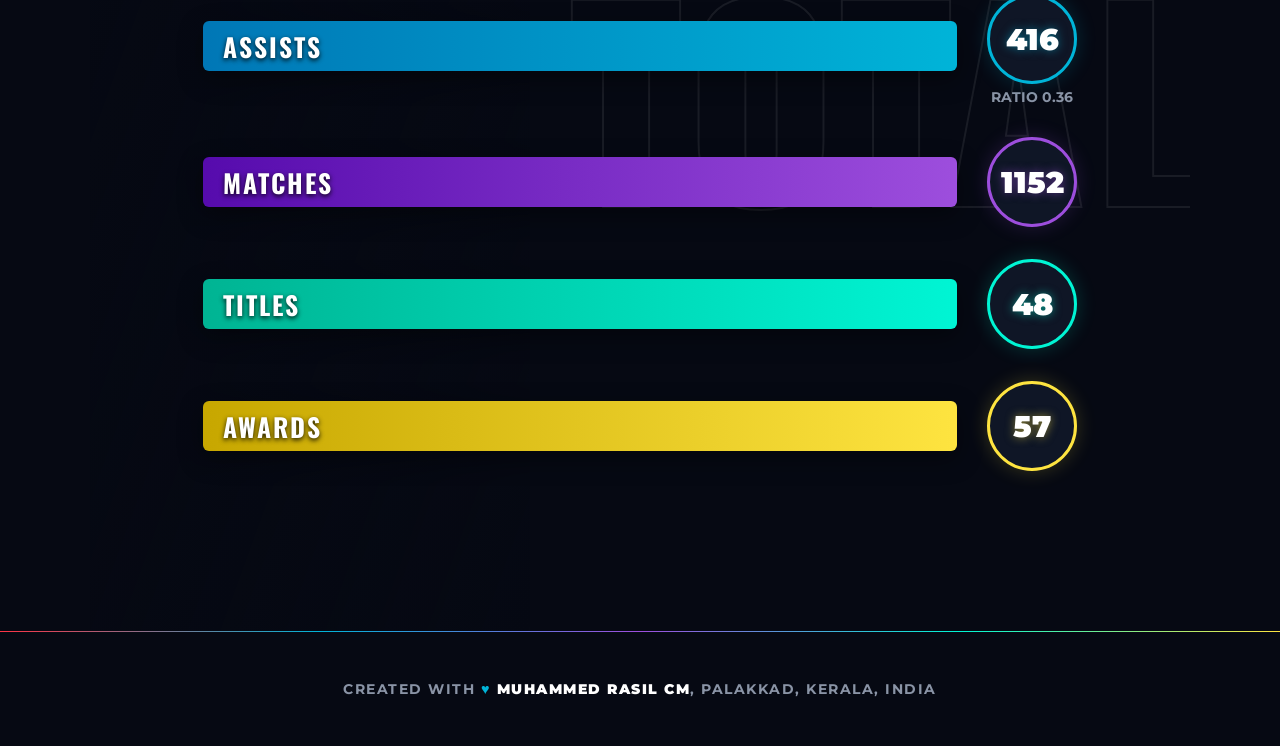
==== commit a5a99877: "Add files via upload 3d" ====
--- a/index.html
+++ b/index.html
@@ -17,6 +17,8 @@
     <link rel="preconnect" href="https://fonts.gstatic.com" crossorigin>
     <link href="https://fonts.googleapis.com/css2?family=Montserrat:wght@400;700;900&family=Oswald:wght@500;700&display=swap" rel="stylesheet">
     <link rel="stylesheet" href="style.css">
+    <!-- Three.js for 3D Background -->
+    <script src="https://cdnjs.cloudflare.com/ajax/libs/three.js/r128/three.min.js"></script>
 </head>
 <body>
     <!-- Navigation Bar -->
@@ -27,7 +29,7 @@
             <li><a href="index.html#stats-section">Stats</a></li>
             <li><a href="biography.html">Biography</a></li>
             <li><a href="achievements.html">Achievements</a></li>
-            <li><a href="news.html" class="highlight-link">Latest News</a></li>
+            <li><a href="news.html" class="highlight-link"> Latest News </a></li>
         </ul>
         <button class="nav-toggle" aria-label="Toggle navigation menu" aria-expanded="false">
             <span></span><span></span><span></span>
@@ -39,7 +41,7 @@
         <div class="hero-bg"></div>
         <div class="hero-overlay"></div>
         
-        <div class="hero-content">
+        <div class="hero-content hero-3d-content">
             <!-- Dedicated Animated Container for hero.png -->
             <div class="hero-photo-wrapper animate-pop-in">
                 <img src="hero.png" alt="Lionel Messi Legendary" class="hero-photo">
@@ -56,7 +58,7 @@
     <section class="match-center-section animate-fade-up delay-2">
         <div class="match-center-container">
             <!-- Live Auto-Updating Match Widget -->
-            <div class="status-card">
+            <div class="status-card tilt-card">
                 <div class="status-header">NEXT MATCH</div>
                 <div class="match-details">
                     <div class="team">
@@ -77,7 +79,7 @@
             </div>
 
             <!-- FIFA Rank Widget -->
-            <div class="status-card">
+            <div class="status-card tilt-card">
                 <div class="status-header">FIFA WORLD RANKING</div>
                 <div class="fifa-rank-details">
                     <span class="rank-number">#1</span>
@@ -186,5 +188,6 @@
     <!-- Scripts -->
     <script src="main.js"></script>
     <script src="app.js"></script>
+    <script src="3d-effects.js"></script>
 </body>
 </html>
--- a/style.css
+++ b/style.css
@@ -695,6 +695,94 @@
         scroll-behavior: auto !important;
     }
     .reveal-hidden { opacity: 1 !important; transform: none !important; }
+}
+
+/* ============================================================
+   ======== 3D EFFECTS ENGINE — STYLES ========
+   ============================================================ */
+
+/* Canvas behind everything */
+#three-bg {
+    position: fixed;
+    top: 0; left: 0;
+    width: 100%; height: 100%;
+    z-index: -1;
+    pointer-events: none;
+}
+#three-bg canvas {
+    display: block;
+}
+
+/* Tilt-card base — smooth 3D hover rotation */
+.tilt-card {
+    transition: transform 0.4s cubic-bezier(0.16, 1, 0.3, 1), box-shadow 0.4s ease !important;
+    will-change: transform;
+}
+
+/* Hero content depth container */
+.hero-3d-container {
+    perspective: 800px;
+}
+
+/* Floating gradient orbs that drift in the background */
+#floating-orbs {
+    position: fixed;
+    top: 0; left: 0;
+    width: 100%; height: 100%;
+    z-index: -1;
+    pointer-events: none;
+    overflow: hidden;
+}
+
+@keyframes floatOrb {
+    0%, 100% { transform: translate(0, 0) scale(1); }
+    25% { transform: translate(30px, -25px) scale(1.1); }
+    50% { transform: translate(-25px, 35px) scale(0.9); }
+    75% { transform: translate(25px, 20px) scale(1.05); }
+}
+
+/* Stats watermark 3D depth — subtle transform pulse */
+@keyframes watermarkPulse {
+    0%, 100% { transform: translateY(-50%) scale(1); opacity: 1; }
+    50% { transform: translateY(-50%) scale(1.04); opacity: 0.85; }
+}
+.stats-watermark, .bg-watermark {
+    transform-style: preserve-3d;
+    animation: watermarkPulse 8s ease-in-out infinite;
+}
+
+/* Deep 3D perspective on stat circles */
+.stat-circle {
+    transform-style: preserve-3d;
+}
+
+/* Enhanced 3D card glow on tilt — deep shadow on hover */
+.tilt-card:hover {
+    box-shadow: 0 25px 50px rgba(0, 0, 0, 0.5) !important;
+}
+
+/* Section 3D depth spacers */
+.section-3d {
+    perspective: 1200px;
+}
+
+/* Silver shimmer line for 3D edge highlights */
+.edge-3d {
+    position: relative;
+}
+.edge-3d::after {
+    content: '';
+    position: absolute;
+    top: 0; left: 0; right: 0;
+    height: 1px;
+    background: linear-gradient(90deg, transparent, rgba(255,255,255,0.15), transparent);
+    pointer-events: none;
+}
+
+/* Scroll-driven 3D perspective on sections */
+.perspective-scroll {
+    transform-style: preserve-3d;
+    transition: transform 0.8s cubic-bezier(0.16, 1, 0.3, 1);
 }
 /* --- OFFICIAL MESSI.COM AESTHETIC --- */
 
@@ -1080,4 +1168,263 @@
         text-align: center;
         padding: 10px 0;
     }
+}/* --- CINEMATIC SLIDESHOW COMPONENT --- */
+.slideshow-container {
+    position: relative;
+    overflow: hidden;
+    height: 350px; /* Standard baseline height for desktop layouts */
+    border-radius: 12px;
+    background: rgba(255, 255, 255, 0.02);
+    box-shadow: 0 10px 30px rgba(0, 0, 0, 0.5);
+}
+
+.slideshow-container .slide {
+    position: absolute;
+    top: 0;
+    left: 0;
+    width: 100%;
+    height: 100%;
+    object-fit: cover;
+    opacity: 0;
+    z-index: 1;
+    transition: opacity 1.2s cubic-bezier(0.25, 0.46, 0.45, 0.94); /* Seamless blending transition */
+}
+
+/* The active class handles drawing the current picture into view */
+.slideshow-container .slide.active {
+    opacity: 1;
+    z-index: 2;
+}
+
+/* Fluid responsive adjustment for tablets and smartphones */
+@media (max-width: 992px) {
+    .slideshow-container {
+        height: 280px !important;
+        width: 100%;
+    }
+}
+/* ==========================================
+   === TIMELINE & SLIDESHOW ALIGNMENT FIX ===
+   ========================================== */
+
+/* Forces the desktop layout to spread evenly and align items dead-center vertically */
+.timeline-item {
+    display: flex !important;
+    align-items: center !important;
+    justify-content: space-between !important;
+    gap: 60px !important;
+    margin-bottom: 100px;
+    width: 100%;
+}
+
+/* Flips the structure flawlessly for the even chapters (2 and 4) */
+.timeline-item.reverse {
+    flex-direction: row-reverse !important;
+}
+
+/* Standardizes both columns to take up exactly 50% of the grid space */
+.timeline-img-container.slideshow-container, 
+.timeline-text {
+    flex: 1 !important;
+    width: 50% !important;
+    max-width: 50% !important;
+}
+
+/* Anchors the slideshow images so they scale seamlessly without shifting out of alignment */
+.slideshow-container .slide {
+    width: 100%;
+    height: 100%;
+    object-fit: cover; /* Fills the container frame cleanly */
+    object-position: center center; /* Forces the subject of the photo to stay locked in the middle */
+}
+
+/* Smooth fallback adjustment for tablets/phones so everything stacks nicely down the middle */
+@media (max-width: 992px) {
+    .timeline-item, .timeline-item.reverse {
+        flex-direction: column !important;
+        gap: 30px !important;
+        margin-bottom: 60px;
+    }
+    
+    .timeline-img-container.slideshow-container, 
+    .timeline-text {
+        width: 100% !important;
+        max-width: 100% !important;
+    }
+}
+/* ==========================================
+   ====== IMAGE ALIGNMENT & ZOOM FIXES ======
+   ========================================== */
+
+/* Anchors the image slightly near the top so faces are never cut off */
+.slideshow-container .slide.align-face {
+    object-position: center 15% !important;
+}
+
+/* Anchors the image to the absolute top (perfect for holding trophies high) */
+.slideshow-container .slide.align-top {
+    object-position: top center !important;
+}
+
+/* Stops the image from zooming in, fitting the entire vertical photo inside the box */
+.slideshow-container .slide.unzoom {
+    object-fit: contain !important;
+    background-color: #050a14; /* Deep navy background to fill the empty sides */
+}
+/* ==========================================
+   ====== IMAGE ALIGNMENT & ZOOM FIXES ======
+   ========================================== */
+
+/* 1. Restore the consistent cinematic frame for ALL chapters so the layout stays balanced */
+.timeline-img-container.slideshow-container {
+    background: #050a14 !important; /* Deep dark navy background */
+    box-shadow: 0 10px 30px rgba(0, 0, 0, 0.6) !important;
+    border-radius: 12px !important;
+    overflow: hidden !important;
+    border: 1px solid rgba(255, 255, 255, 0.05) !important;
+}
+
+/* 2. Lock the images firmly inside the frame */
+.slideshow-container .slide {
+    width: 100% !important;
+    height: 100% !important;
+    border-radius: 0 !important;
+    box-shadow: none !important;
+    transform: none !important;
+    left: 0 !important;
+    object-fit: cover !important; /* Default for wide images */
+}
+
+/* 3. Anchors to prevent heads getting chopped off on wide photos */
+.slideshow-container .slide.align-face {
+    object-position: center 15% !important;
+}
+.slideshow-container .slide.align-top {
+    object-position: top center !important;
+}
+
+/* 4. THE UNZOOM FIX: Perfectly fits tall portrait photos inside the wide frame */
+.slideshow-container .slide.unzoom {
+    object-fit: contain !important; /* Shrinks photo to fit without cropping */
+    background-color: #050a14 !important; /* Fills empty sides with dark color */
+}
+/* ==========================================
+   ======== ACHIEVEMENTS GRID CARDS =========
+   ========================================== */
+.achievement-card {
+    background: #050a14;
+    border: 1px solid rgba(255, 255, 255, 0.05);
+    border-radius: 12px;
+    padding: 30px;
+    width: calc(50% - 20px); /* Forces exactly two cards per row */
+    min-width: 300px;
+    box-shadow: 0 10px 30px rgba(0, 0, 0, 0.6);
+    text-align: left;
+    transition: transform 0.3s ease, border-color 0.3s ease;
+    /* Ensure the content aligns nicely */
+    display: flex;
+    flex-direction: column;
+    justify-content: flex-start;
+}
+
+.achievement-card:hover {
+    transform: translateY(-5px);
+    border-color: rgba(0, 180, 216, 0.5); /* Subtle blue glow on hover */
+}
+
+/* Mobile Responsive Rule */
+@media (max-width: 768px) {
+    .achievement-card {
+        width: 100%; /* Stacks them 1-by-1 on phones */
+    }
+}
+/* ==========================================
+   ====== MESSI VS RONALDO COMPARISON ======
+   ========================================== */
+.comparison-grid {
+    display: flex;
+    justify-content: center;
+    gap: 40px;
+    margin-top: 40px;
+    width: 100%;
+}
+.player-card {
+    background: #0a101d !important; /* Slightly lighter navy surface */
+    border: 1px solid rgba(255, 255, 255, 0.08) !important;
+    box-shadow: 0 10px 30px rgba(0, 0, 0, 0.7) !important;
+    position: relative;
+    z-index: 2;
+    /* Restoring the missing layout properties below: */
+    width: 45%;
+    min-width: 320px;
+    padding: 40px;
+    border-radius: 12px;
+}
+.player-card h3 {
+    color: #00b4d8;
+    font-family: 'Oswald', sans-serif;
+    font-size: 2rem;
+    margin-bottom: 20px;
+    letter-spacing: 1px;
+}
+/* OVERRIDE: Fix class collision from home page progress bars */
+.player-card .stat-row {
+    display: flex;
+    justify-content: space-between;
+    align-items: center;
+    padding: 15px 0;
+    border-bottom: 1px solid rgba(255, 255, 255, 0.05);
+    transition: background 0.3s ease;
+}
+
+.player-card .stat-row:hover {
+    background: rgba(255, 255, 255, 0.02);
+}
+
+.player-card .stat-row:last-child {
+    border-bottom: none;
+}
+
+/* Force the labels back into their proper grid columns */
+.player-card .stat-label {
+    position: static !important; /* Strips the absolute positioning */
+    font-family: 'Montserrat', sans-serif !important;
+    font-size: 1rem !important;
+    font-weight: 700 !important;
+    color: #8a94a6 !important;
+    text-shadow: none !important;
+    letter-spacing: normal !important;
+    pointer-events: auto !important;
+}
+
+.player-card .stat-value {
+    font-family: 'Oswald', sans-serif;
+    font-weight: 900;
+    color: #ffffff;
+    font-size: 1.4rem;
+    letter-spacing: 1px;
+}
+.last-updated {
+    text-align: center;
+    font-size: 0.85rem;
+    color: #555;
+    margin-top: 30px;
+    font-family: monospace;
+}
+
+@media (max-width: 992px) {
+    .comparison-grid {
+        flex-direction: column;
+    }
+    .player-card {
+        width: 100%;
+    }
+}
+/* Balance lighting across both cards so neither looks muted */
+
+
+/* Give Messi's side a dedicated hero glow to make it pop */
+.player-card.messi-card {
+    border-color: rgba(0, 180, 216, 0.4) !important;
+    box-shadow: 0 10px 35px rgba(0, 180, 216, 0.15) !important;
 }
